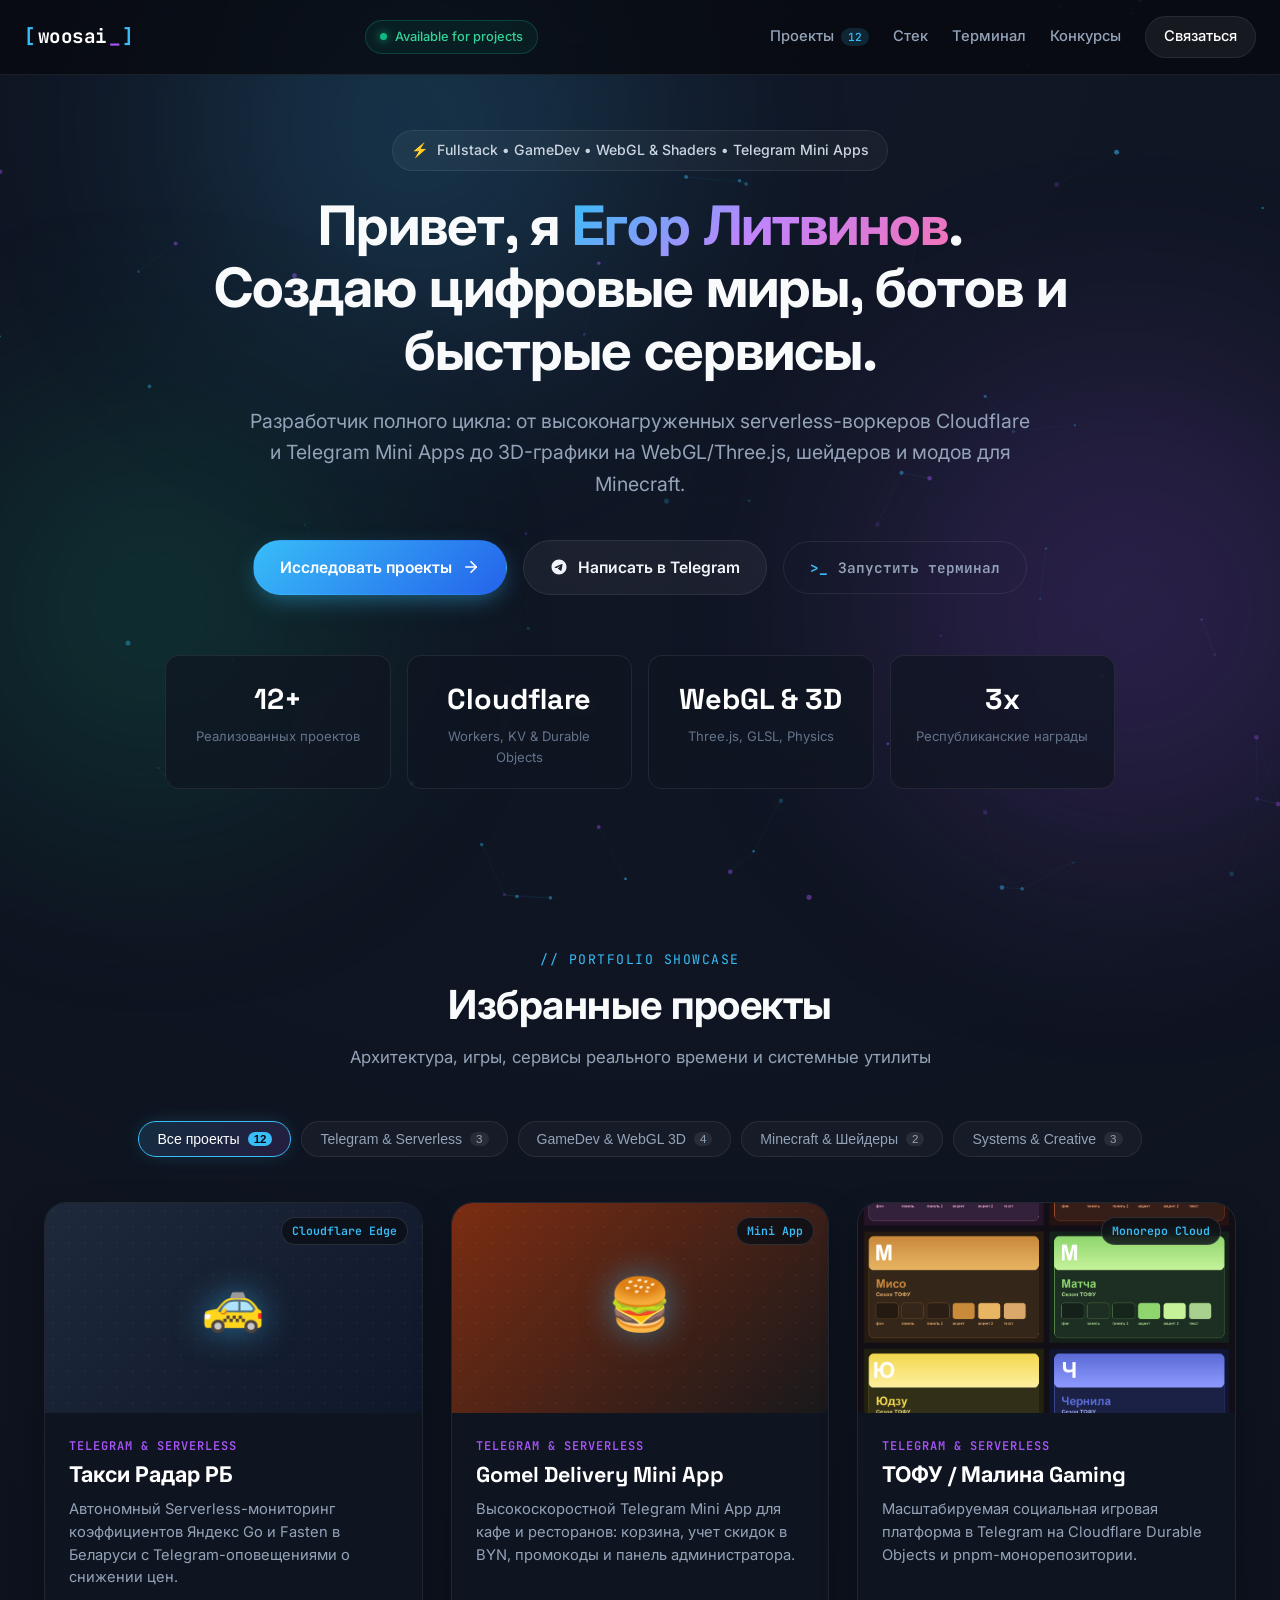
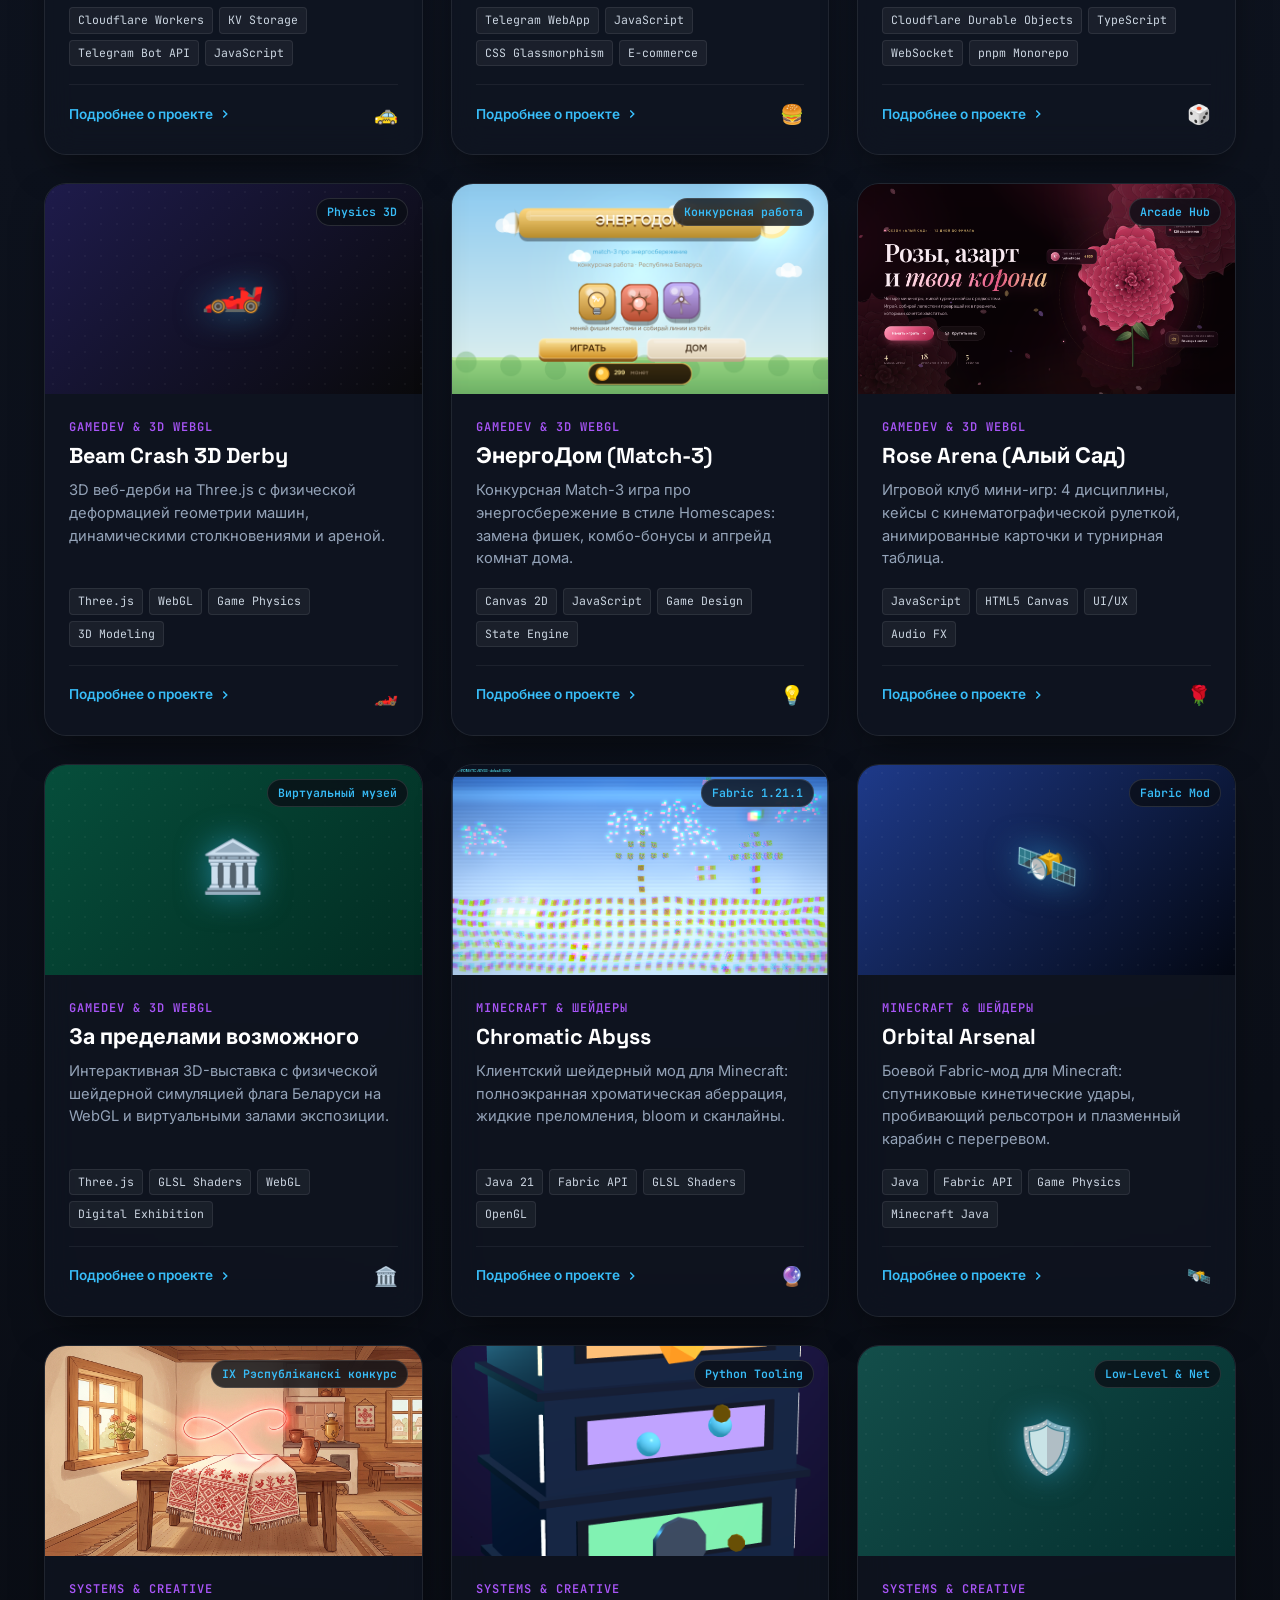
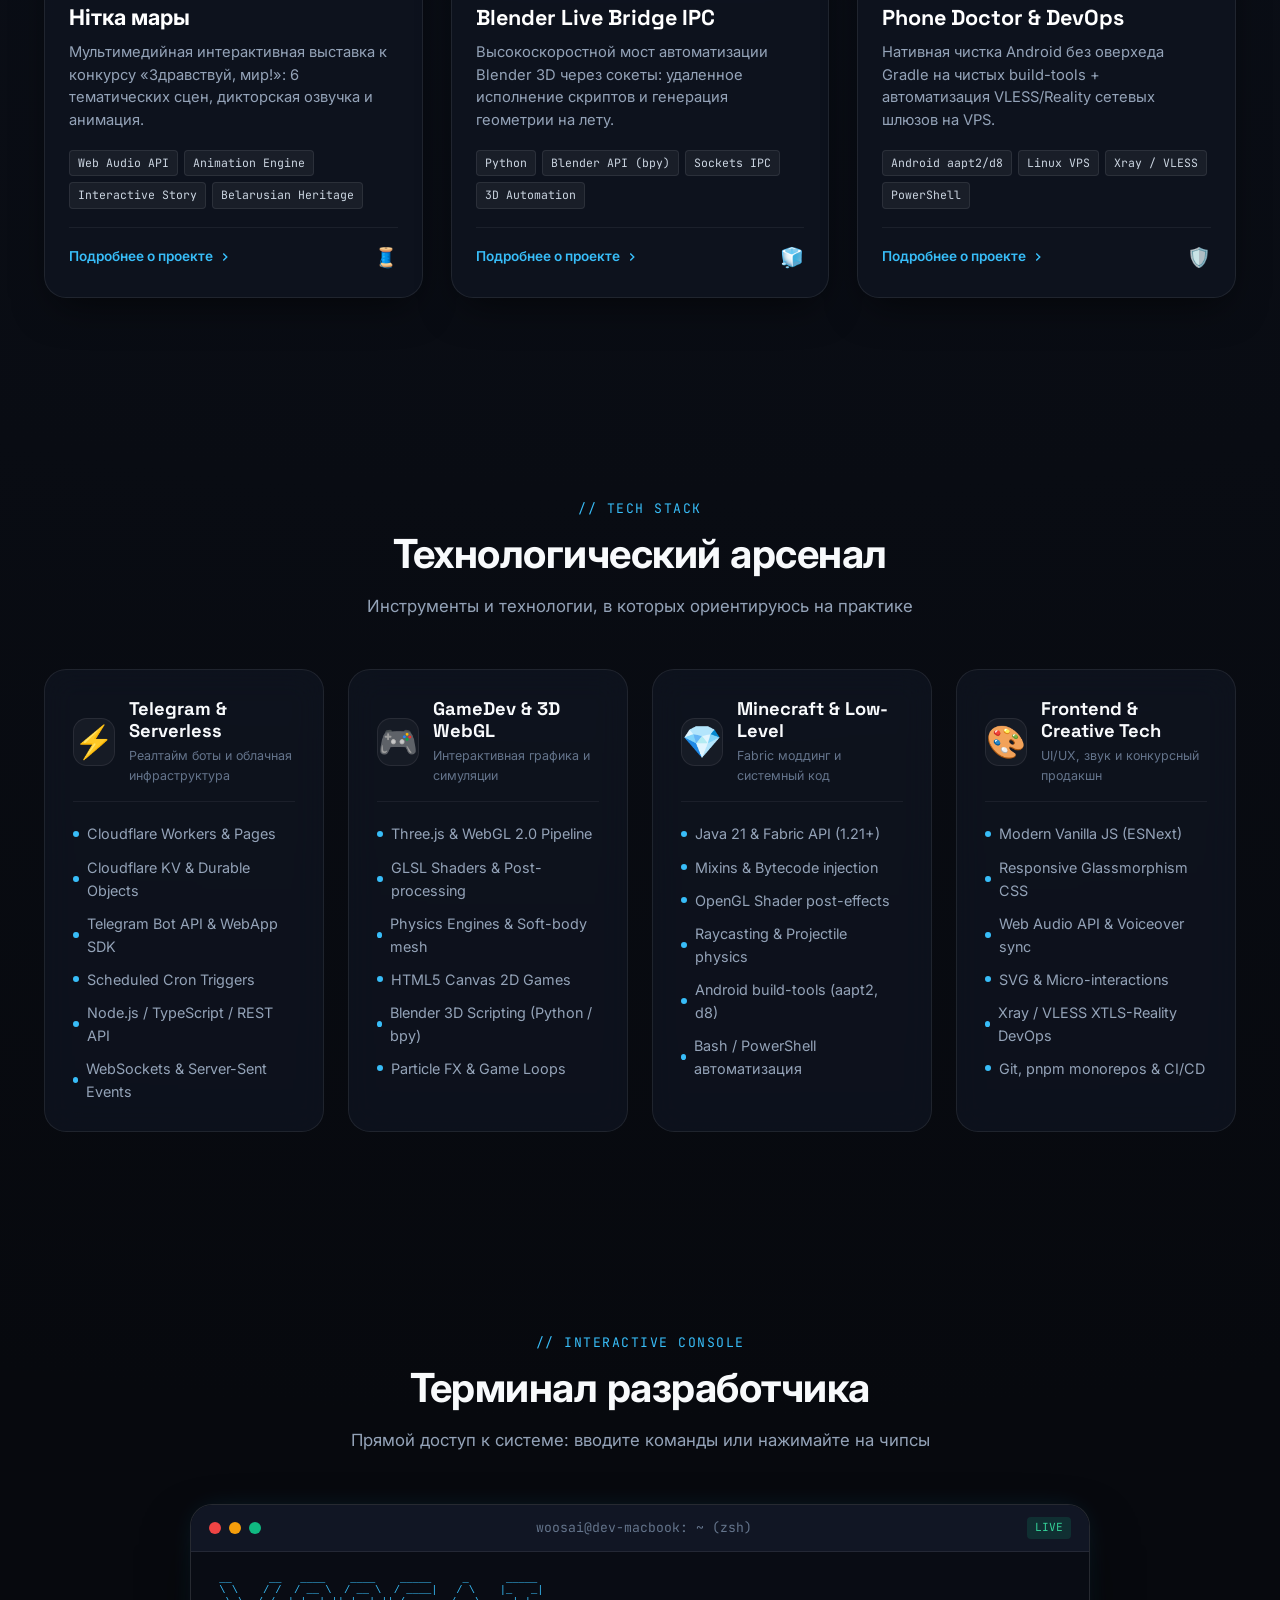
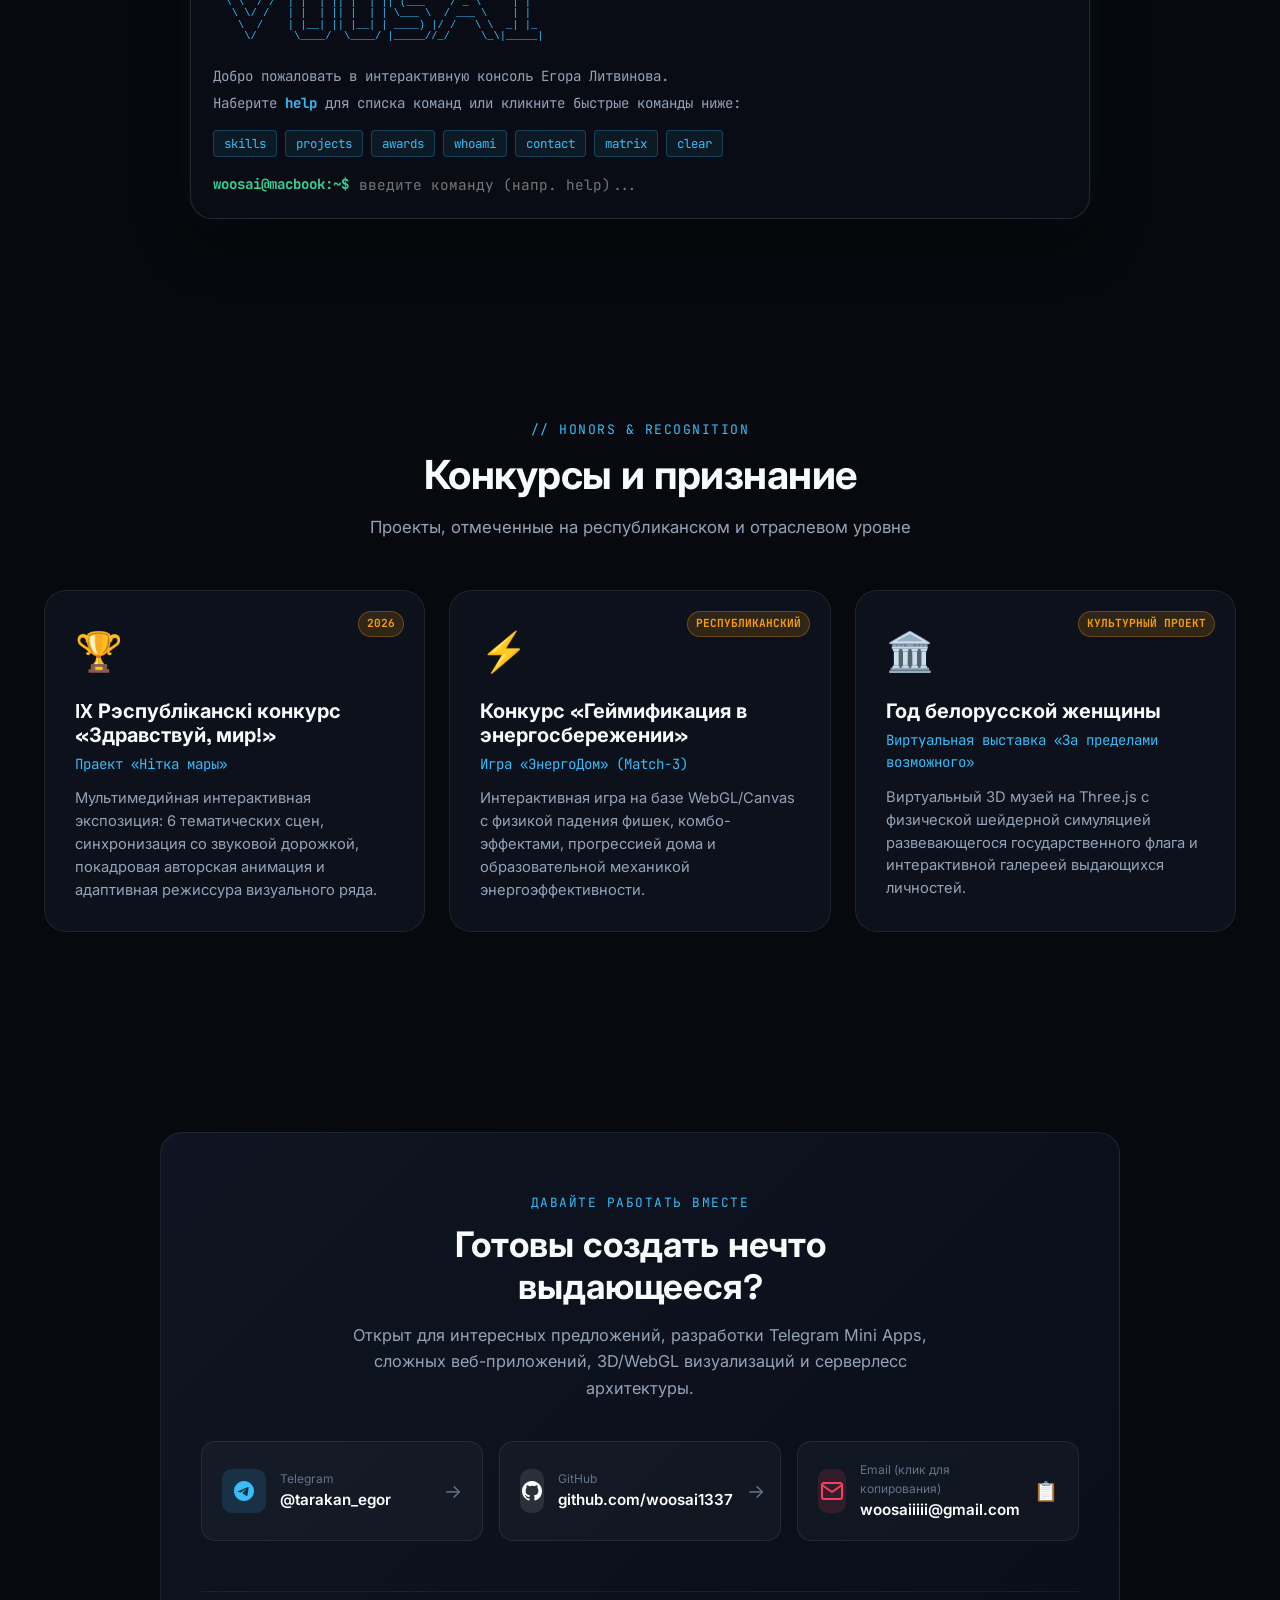
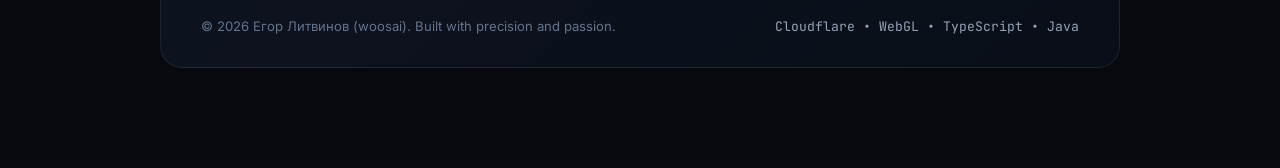
==== index.html @ 98e371c6 "feat: portfolio site launch (cyber glassmorphic showcase)" ====
<!DOCTYPE html>
<html lang="ru">
<head>
  <meta charset="UTF-8">
  <meta name="viewport" content="width=device-width, initial-scale=1.0, viewport-fit=cover">
  <title>Егор Литвинов (woosai) — Портфолио & Инженерные проекты</title>
  <meta name="description" content="Портфолио Егора Литвинова: Telegram Mini Apps, Serverless (Cloudflare), 3D WebGL / Three.js, GameDev, GLSL шейдеры, Fabric моды Minecraft и системные утилиты.">
  
  <!-- Favicon SVG -->
  <link rel="icon" type="image/svg+xml" href="data:image/svg+xml,<svg xmlns='http://www.w3.org/2000/svg' viewBox='0 0 100 100'><text y='.9em' font-size='90'>⚡</text></svg>">
  
  <!-- Fonts -->
  <link rel="preconnect" href="https://fonts.googleapis.com">
  <link rel="preconnect" href="https://fonts.gstatic.com" crossorigin>
  <link href="https://fonts.googleapis.com/css2?family=JetBrains+Mono:wght@300;400;500;700&family=Space+Grotesk:wght@400;500;600;700;800&family=Inter:wght@300;400;500;600;700&display=swap" rel="stylesheet">
  
  <!-- Stylesheet -->
  <link rel="stylesheet" href="style.css">
</head>
<body>

  <!-- Background Interactive Canvas -->
  <canvas id="bg-canvas"></canvas>
  <div class="glow-orb orb-1"></div>
  <div class="glow-orb orb-2"></div>
  <div class="glow-orb orb-3"></div>

  <!-- Navigation Bar -->
  <header class="navbar" id="navbar">
    <div class="nav-container">
      <a href="#hero" class="brand-logo">
        <span class="logo-bracket">[</span>
        <span class="logo-name">woosai</span>
        <span class="logo-cursor">_</span>
        <span class="logo-bracket">]</span>
      </a>

      <div class="status-badge">
        <span class="status-dot"></span>
        <span class="status-text">Available for projects</span>
      </div>

      <nav class="nav-links">
        <a href="#projects" class="nav-link">Проекты <span class="badge-count">12</span></a>
        <a href="#skills" class="nav-link">Стек</a>
        <a href="#terminal" class="nav-link">Терминал</a>
        <a href="#awards" class="nav-link">Конкурсы</a>
        <a href="#contact" class="nav-link nav-contact-btn">Связаться</a>
      </nav>

      <button class="mobile-menu-toggle" id="mobile-toggle" aria-label="Меню">
        <span></span>
        <span></span>
        <span></span>
      </button>
    </div>
  </header>

  <!-- Mobile Drawer Menu -->
  <div class="mobile-drawer" id="mobile-drawer">
    <a href="#projects" class="mobile-link">Проекты (12)</a>
    <a href="#skills" class="mobile-link">Стек & Навыки</a>
    <a href="#terminal" class="mobile-link">Интерактивный терминал</a>
    <a href="#awards" class="mobile-link">Конкурсы & Награды</a>
    <a href="#contact" class="mobile-link">Контакты</a>
    <div class="mobile-socials">
      <a href="https://t.me/tarakan_egor" target="_blank" rel="noopener">Telegram</a>
      <a href="https://github.com/woosai1337" target="_blank" rel="noopener">GitHub</a>
      <a href="mailto:woosaiiiii@gmail.com">Email</a>
    </div>
  </div>

  <main>
    <!-- HERO SECTION -->
    <section class="hero-section" id="hero">
      <div class="hero-content">
        <div class="hero-tag">
          <span class="tag-icon">⚡</span>
          <span>Fullstack • GameDev • WebGL & Shaders • Telegram Mini Apps</span>
        </div>

        <h1 class="hero-title">
          Привет, я <span class="gradient-text">Егор Литвинов</span>.
          <br>Создаю цифровые миры, ботов и быстрые сервисы.
        </h1>

        <p class="hero-description">
          Разработчик полного цикла: от высоконагруженных serverless-воркеров Cloudflare и Telegram Mini Apps до 3D-графики на WebGL/Three.js, шейдеров и модов для Minecraft.
        </p>

        <!-- CTA Action Buttons -->
        <div class="hero-actions">
          <a href="#projects" class="btn btn-primary">
            <span>Исследовать проекты</span>
            <svg class="btn-arrow" viewBox="0 0 24 24" width="18" height="18" fill="none" stroke="currentColor" stroke-width="2.2" stroke-linecap="round" stroke-linejoin="round"><line x1="5" y1="12" x2="19" y2="12"></line><polyline points="12 5 19 12 12 19"></polyline></svg>
          </a>
          <a href="https://t.me/tarakan_egor" target="_blank" rel="noopener" class="btn btn-glass">
            <svg viewBox="0 0 24 24" width="18" height="18" fill="currentColor"><path d="M12 2C6.48 2 2 6.48 2 12s4.48 10 10 10 10-4.48 10-10S17.52 2 12 2zm4.64 6.8c-.15 1.58-.8 5.42-1.13 7.19-.14.75-.42 1-.68 1.03-.58.05-1.02-.38-1.58-.75-.88-.58-1.38-.94-2.23-1.5-.99-.65-.35-1.01.22-1.59.15-.15 2.71-2.48 2.76-2.69a.2.2 0 00-.05-.18c-.06-.05-.14-.03-.21-.02-.09.02-1.49.95-4.22 2.79-.4.27-.76.41-1.08.4-.36-.01-1.04-.2-1.55-.37-.63-.2-1.12-.31-1.08-.66.02-.18.27-.36.75-.55 2.92-1.27 4.86-2.11 5.83-2.51 2.78-1.16 3.35-1.36 3.73-1.36.08 0 .27.02.39.12.1.08.13.19.14.27-.01.06.01.24 0 .38z"/></svg>
            <span>Написать в Telegram</span>
          </a>
          <a href="#terminal" class="btn btn-outline terminal-trigger-btn">
            <span class="cli-icon">&gt;_</span>
            <span>Запустить терминал</span>
          </a>
        </div>

        <!-- Metrics Strip -->
        <div class="metrics-grid">
          <div class="metric-card">
            <div class="metric-number">12+</div>
            <div class="metric-label">Реализованных проектов</div>
          </div>
          <div class="metric-card">
            <div class="metric-number">Cloudflare</div>
            <div class="metric-label">Workers, KV & Durable Objects</div>
          </div>
          <div class="metric-card">
            <div class="metric-number">WebGL & 3D</div>
            <div class="metric-label">Three.js, GLSL, Physics</div>
          </div>
          <div class="metric-card">
            <div class="metric-number">3x</div>
            <div class="metric-label">Республиканские награды</div>
          </div>
        </div>
      </div>
    </section>

    <!-- PROJECTS SECTION -->
    <section class="section projects-section" id="projects">
      <div class="section-header">
        <div class="section-subtitle">// PORTFOLIO SHOWCASE</div>
        <h2 class="section-title">Избранные проекты</h2>
        <p class="section-desc">Архитектура, игры, сервисы реального времени и системные утилиты</p>
      </div>

      <!-- Category Filter Pills -->
      <div class="filter-container">
        <button class="filter-pill active" data-filter="all">Все проекты <span class="filter-count">12</span></button>
        <button class="filter-pill" data-filter="tg-serverless">Telegram & Serverless <span class="filter-count">3</span></button>
        <button class="filter-pill" data-filter="gamedev-3d">GameDev & WebGL 3D <span class="filter-count">4</span></button>
        <button class="filter-pill" data-filter="minecraft-shaders">Minecraft & Шейдеры <span class="filter-count">2</span></button>
        <button class="filter-pill" data-filter="systems-creative">Systems & Creative <span class="filter-count">3</span></button>
      </div>

      <!-- Projects Grid -->
      <div class="projects-grid" id="projects-grid">
        <!-- Rendered by JS / Static cards for instant display -->
      </div>
    </section>

    <!-- SKILLS & TECH STACK SECTION -->
    <section class="section skills-section" id="skills">
      <div class="section-header">
        <div class="section-subtitle">// TECH STACK</div>
        <h2 class="section-title">Технологический арсенал</h2>
        <p class="section-desc">Инструменты и технологии, в которых ориентируюсь на практике</p>
      </div>

      <div class="skills-grid">
        <!-- Domain 1: Telegram & Serverless -->
        <div class="skill-category-card">
          <div class="category-header">
            <div class="category-icon">⚡</div>
            <div>
              <h3 class="category-name">Telegram & Serverless</h3>
              <p class="category-sub">Реалтайм боты и облачная инфраструктура</p>
            </div>
          </div>
          <ul class="skills-list">
            <li><span class="skill-dot"></span>Cloudflare Workers & Pages</li>
            <li><span class="skill-dot"></span>Cloudflare KV & Durable Objects</li>
            <li><span class="skill-dot"></span>Telegram Bot API & WebApp SDK</li>
            <li><span class="skill-dot"></span>Scheduled Cron Triggers</li>
            <li><span class="skill-dot"></span>Node.js / TypeScript / REST API</li>
            <li><span class="skill-dot"></span>WebSockets & Server-Sent Events</li>
          </ul>
        </div>

        <!-- Domain 2: GameDev & WebGL -->
        <div class="skill-category-card">
          <div class="category-header">
            <div class="category-icon">🎮</div>
            <div>
              <h3 class="category-name">GameDev & 3D WebGL</h3>
              <p class="category-sub">Интерактивная графика и симуляции</p>
            </div>
          </div>
          <ul class="skills-list">
            <li><span class="skill-dot"></span>Three.js & WebGL 2.0 Pipeline</li>
            <li><span class="skill-dot"></span>GLSL Shaders & Post-processing</li>
            <li><span class="skill-dot"></span>Physics Engines & Soft-body mesh</li>
            <li><span class="skill-dot"></span>HTML5 Canvas 2D Games</li>
            <li><span class="skill-dot"></span>Blender 3D Scripting (Python / bpy)</li>
            <li><span class="skill-dot"></span>Particle FX & Game Loops</li>
          </ul>
        </div>

        <!-- Domain 3: Low-Level & Minecraft -->
        <div class="skill-category-card">
          <div class="category-header">
            <div class="category-icon">💎</div>
            <div>
              <h3 class="category-name">Minecraft & Low-Level</h3>
              <p class="category-sub">Fabric моддинг и системный код</p>
            </div>
          </div>
          <ul class="skills-list">
            <li><span class="skill-dot"></span>Java 21 & Fabric API (1.21+)</li>
            <li><span class="skill-dot"></span>Mixins & Bytecode injection</li>
            <li><span class="skill-dot"></span>OpenGL Shader post-effects</li>
            <li><span class="skill-dot"></span>Raycasting & Projectile physics</li>
            <li><span class="skill-dot"></span>Android build-tools (aapt2, d8)</li>
            <li><span class="skill-dot"></span>Bash / PowerShell автоматизация</li>
          </ul>
        </div>

        <!-- Domain 4: Frontend & Creative -->
        <div class="skill-category-card">
          <div class="category-header">
            <div class="category-icon">🎨</div>
            <div>
              <h3 class="category-name">Frontend & Creative Tech</h3>
              <p class="category-sub">UI/UX, звук и конкурсный продакшн</p>
            </div>
          </div>
          <ul class="skills-list">
            <li><span class="skill-dot"></span>Modern Vanilla JS (ESNext)</li>
            <li><span class="skill-dot"></span>Responsive Glassmorphism CSS</li>
            <li><span class="skill-dot"></span>Web Audio API & Voiceover sync</li>
            <li><span class="skill-dot"></span>SVG & Micro-interactions</li>
            <li><span class="skill-dot"></span>Xray / VLESS XTLS-Reality DevOps</li>
            <li><span class="skill-dot"></span>Git, pnpm monorepos & CI/CD</li>
          </ul>
        </div>
      </div>
    </section>

    <!-- INTERACTIVE TERMINAL SECTION -->
    <section class="section terminal-section" id="terminal">
      <div class="section-header">
        <div class="section-subtitle">// INTERACTIVE CONSOLE</div>
        <h2 class="section-title">Терминал разработчика</h2>
        <p class="section-desc">Прямой доступ к системе: вводите команды или нажимайте на чипсы</p>
      </div>

      <div class="terminal-window">
        <div class="terminal-topbar">
          <div class="terminal-dots">
            <span class="dot dot-red"></span>
            <span class="dot dot-yellow"></span>
            <span class="dot dot-green"></span>
          </div>
          <div class="terminal-title">woosai@dev-macbook: ~ (zsh)</div>
          <div class="terminal-status">LIVE</div>
        </div>

        <div class="terminal-body" id="terminal-body">
          <div class="terminal-line banner-line">
            <pre class="terminal-banner">
 __      __   ____    ____    _____     _      _____ 
 \ \    / /  / __ \  / __ \  / ____|   / \    |_   _|
  \ \  / /  | |  | || |  | || (___    / _ \     | |  
   \ \/ /   | |  | || |  | | \___ \  / ___ \    | |  
    \  /    | |__| || |__| | ____) |/ /   \ \  _| |_ 
     \/      \____/  \____/ |_____//_/     \_\|_____|
            </pre>
          </div>
          <div class="terminal-line system-msg">Добро пожаловать в интерактивную консоль Егора Литвинова.</div>
          <div class="terminal-line system-msg">Наберите <span class="term-hl">help</span> для списка команд или кликните быстрые команды ниже:</div>
          
          <div class="terminal-chips">
            <button class="term-chip" data-cmd="skills">skills</button>
            <button class="term-chip" data-cmd="projects">projects</button>
            <button class="term-chip" data-cmd="awards">awards</button>
            <button class="term-chip" data-cmd="whoami">whoami</button>
            <button class="term-chip" data-cmd="contact">contact</button>
            <button class="term-chip" data-cmd="matrix">matrix</button>
            <button class="term-chip" data-cmd="clear">clear</button>
          </div>

          <div id="terminal-output"></div>

          <form class="terminal-input-row" id="terminal-form">
            <span class="term-prompt">woosai@macbook:~$</span>
            <input type="text" id="terminal-input" class="term-input" autocomplete="off" spellcheck="false" placeholder="введите команду (напр. help)...">
          </form>
        </div>
      </div>
    </section>

    <!-- AWARDS & COMPETITIONS SECTION -->
    <section class="section awards-section" id="awards">
      <div class="section-header">
        <div class="section-subtitle">// HONORS & RECOGNITION</div>
        <h2 class="section-title">Конкурсы и признание</h2>
        <p class="section-desc">Проекты, отмеченные на республиканском и отраслевом уровне</p>
      </div>

      <div class="awards-grid">
        <div class="award-card">
          <div class="award-badge">2026</div>
          <div class="award-icon">🏆</div>
          <h3 class="award-title">IX Рэспубліканскі конкурс «Здравствуй, мир!»</h3>
          <p class="award-project">Праект «Нітка мары»</p>
          <p class="award-desc">
            Мультимедийная интерактивная экспозиция: 6 тематических сцен, синхронизация со звуковой дорожкой, покадровая авторская анимация и адаптивная режиссура визуального ряда.
          </p>
        </div>

        <div class="award-card">
          <div class="award-badge">РЕСПУБЛИКАНСКИЙ</div>
          <div class="award-icon">⚡</div>
          <h3 class="award-title">Конкурс «Геймификация в энергосбережении»</h3>
          <p class="award-project">Игра «ЭнергоДом» (Match-3)</p>
          <p class="award-desc">
            Интерактивная игра на базе WebGL/Canvas с физикой падения фишек, комбо-эффектами, прогрессией дома и образовательной механикой энергоэффективности.
          </p>
        </div>

        <div class="award-card">
          <div class="award-badge">КУЛЬТУРНЫЙ ПРОЕКТ</div>
          <div class="award-icon">🏛️</div>
          <h3 class="award-title">Год белорусской женщины</h3>
          <p class="award-project">Виртуальная выставка «За пределами возможного»</p>
          <p class="award-desc">
            Виртуальный 3D музей на Three.js с физической шейдерной симуляцией развевающегося государственного флага и интерактивной галереей выдающихся личностей.
          </p>
        </div>
      </div>
    </section>

    <!-- CONTACT & FOOTER SECTION -->
    <section class="section contact-section" id="contact">
      <div class="contact-box">
        <div class="contact-header">
          <span class="contact-tag">ДАВАЙТЕ РАБОТАТЬ ВМЕСТЕ</span>
          <h2 class="contact-title">Готовы создать нечто выдающееся?</h2>
          <p class="contact-desc">
            Открыт для интересных предложений, разработки Telegram Mini Apps, сложных веб-приложений, 3D/WebGL визуализаций и серверлесс архитектуры.
          </p>
        </div>

        <div class="contact-links-grid">
          <a href="https://t.me/tarakan_egor" target="_blank" rel="noopener" class="contact-link-card">
            <div class="contact-link-icon tg-icon">
              <svg viewBox="0 0 24 24" width="24" height="24" fill="currentColor"><path d="M12 2C6.48 2 2 6.48 2 12s4.48 10 10 10 10-4.48 10-10S17.52 2 12 2zm4.64 6.8c-.15 1.58-.8 5.42-1.13 7.19-.14.75-.42 1-.68 1.03-.58.05-1.02-.38-1.58-.75-.88-.58-1.38-.94-2.23-1.5-.99-.65-.35-1.01.22-1.59.15-.15 2.71-2.48 2.76-2.69a.2.2 0 00-.05-.18c-.06-.05-.14-.03-.21-.02-.09.02-1.49.95-4.22 2.79-.4.27-.76.41-1.08.4-.36-.01-1.04-.2-1.55-.37-.63-.2-1.12-.31-1.08-.66.02-.18.27-.36.75-.55 2.92-1.27 4.86-2.11 5.83-2.51 2.78-1.16 3.35-1.36 3.73-1.36.08 0 .27.02.39.12.1.08.13.19.14.27-.01.06.01.24 0 .38z"/></svg>
            </div>
            <div class="contact-link-info">
              <span class="contact-link-label">Telegram</span>
              <span class="contact-link-val">@tarakan_egor</span>
            </div>
            <span class="contact-action-arrow">→</span>
          </a>

          <a href="https://github.com/woosai1337" target="_blank" rel="noopener" class="contact-link-card">
            <div class="contact-link-icon gh-icon">
              <svg viewBox="0 0 24 24" width="24" height="24" fill="currentColor"><path d="M12 2C6.477 2 2 6.484 2 12.017c0 4.425 2.865 8.18 6.839 9.504.5.092.682-.217.682-.483 0-.237-.008-.868-.013-1.703-2.782.605-3.369-1.343-3.369-1.343-.454-1.158-1.11-1.466-1.11-1.466-.908-.62.069-.608.069-.608 1.003.07 1.53 1.032 1.53 1.032.892 1.53 2.341 1.088 2.91.832.092-.647.35-1.088.636-1.338-2.22-.253-4.555-1.113-4.555-4.951 0-1.093.39-1.988 1.029-2.688-.103-.253-.446-1.272.098-2.65 0 0 .84-.27 2.75 1.026A9.564 9.564 0 0112 6.844c.85.004 1.705.115 2.504.337 1.909-1.296 2.747-1.027 2.747-1.027.546 1.379.202 2.398.1 2.651.64.7 1.028 1.595 1.028 2.688 0 3.848-2.339 4.695-4.566 4.943.359.309.678.92.678 1.855 0 1.338-.012 2.419-.012 2.747 0 .268.18.58.688.482A10.019 10.019 0 0022 12.017C22 6.484 17.522 2 12 2z"/></svg>
            </div>
            <div class="contact-link-info">
              <span class="contact-link-label">GitHub</span>
              <span class="contact-link-val">github.com/woosai1337</span>
            </div>
            <span class="contact-action-arrow">→</span>
          </a>

          <div class="contact-link-card copy-email-btn" id="copy-email-btn">
            <div class="contact-link-icon mail-icon">
              <svg viewBox="0 0 24 24" width="24" height="24" fill="none" stroke="currentColor" stroke-width="2" stroke-linecap="round" stroke-linejoin="round"><path d="M4 4h16c1.1 0 2 .9 2 2v12c0 1.1-.9 2-2 2H4c-1.1 0-2-.9-2-2V6c0-1.1.9-2 2-2z"></path><polyline points="22,6 12,13 2,6"></polyline></svg>
            </div>
            <div class="contact-link-info">
              <span class="contact-link-label">Email (клик для копирования)</span>
              <span class="contact-link-val" id="email-text">woosaiiiii@gmail.com</span>
            </div>
            <span class="contact-action-arrow" id="copy-indicator">📋</span>
          </div>
        </div>

        <div class="footer-bottom">
          <div class="footer-copy">© 2026 Егор Литвинов (woosai). Built with precision and passion.</div>
          <div class="footer-tech">Cloudflare • WebGL • TypeScript • Java</div>
        </div>
      </div>
    </section>
  </main>

  <!-- PROJECT MODAL (DEEP DIVE) -->
  <div class="modal-overlay" id="project-modal" aria-hidden="true">
    <div class="modal-card">
      <button class="modal-close" id="modal-close" aria-label="Закрыть">✕</button>
      <div class="modal-media" id="modal-media"></div>
      <div class="modal-body">
        <div class="modal-category" id="modal-category">CATEGORY</div>
        <h2 class="modal-title" id="modal-title">Project Name</h2>
        <p class="modal-summary" id="modal-summary"></p>
        
        <div class="modal-section">
          <h4>Архитектура & Особенности</h4>
          <ul class="modal-features" id="modal-features"></ul>
        </div>

        <div class="modal-section">
          <h4>Стек технологий</h4>
          <div class="modal-tags" id="modal-tags"></div>
        </div>

        <div class="modal-actions" id="modal-actions"></div>
      </div>
    </div>
  </div>

  <!-- Scripts -->
  <script src="app.js"></script>
</body>
</html>
---- style.css ----
/* ==========================================================================
   PORTFOLIO DESIGN SYSTEM — EGOR LITVINOV (woosai)
   Dark Cyber-Aesthetic / Glassmorphism / High Performance CSS
   ========================================================================== */

:root {
  --bg-dark: #07090e;
  --bg-card: rgba(16, 22, 34, 0.72);
  --bg-card-hover: rgba(22, 31, 49, 0.88);
  --bg-glass: rgba(255, 255, 255, 0.03);
  
  --border-subtle: rgba(255, 255, 255, 0.08);
  --border-hover: rgba(56, 189, 248, 0.35);
  --border-neon: rgba(168, 85, 247, 0.4);

  --text-primary: #f8fafc;
  --text-secondary: #94a3b8;
  --text-muted: #64748b;

  --accent-cyan: #38bdf8;
  --accent-purple: #a855f7;
  --accent-emerald: #10b981;
  --accent-amber: #f59e0b;
  --accent-rose: #f43f5e;

  --font-sans: 'Inter', -apple-system, BlinkMacSystemFont, "Segoe UI", Roboto, sans-serif;
  --font-display: 'Space Grotesk', var(--font-sans);
  --font-mono: 'JetBrains Mono', monospace;

  --radius-sm: 8px;
  --radius-md: 14px;
  --radius-lg: 22px;
  --radius-full: 9999px;

  --shadow-card: 0 16px 40px -12px rgba(0, 0, 0, 0.6);
  --shadow-neon: 0 0 35px -5px rgba(56, 189, 248, 0.25);
  --transition: all 0.25s cubic-bezier(0.16, 1, 0.3, 1);
}

/* Reset & Global */
*, *::before, *::after {
  box-sizing: border-box;
  margin: 0;
  padding: 0;
}

html {
  scroll-behavior: smooth;
  background-color: var(--bg-dark);
  color: var(--text-primary);
  font-family: var(--font-sans);
  font-size: 16px;
  line-height: 1.6;
  -webkit-font-smoothing: antialiased;
}

body {
  min-height: 100vh;
  position: relative;
  overflow-x: hidden;
  background: radial-gradient(circle at 50% 0%, #111827 0%, #07090e 70%);
}

/* Canvas Background */
#bg-canvas {
  position: fixed;
  top: 0;
  left: 0;
  width: 100vw;
  height: 100vh;
  z-index: 0;
  pointer-events: none;
  opacity: 0.75;
}

/* Glowing Ambient Orbs */
.glow-orb {
  position: fixed;
  border-radius: 50%;
  filter: blur(120px);
  pointer-events: none;
  z-index: 0;
  opacity: 0.18;
  animation: floatOrb 20s infinite alternate ease-in-out;
}
.orb-1 {
  width: 450px;
  height: 450px;
  background: #38bdf8;
  top: -100px;
  left: 15%;
}
.orb-2 {
  width: 500px;
  height: 500px;
  background: #a855f7;
  top: 40%;
  right: -100px;
  animation-duration: 25s;
}
.orb-3 {
  width: 400px;
  height: 400px;
  background: #10b981;
  bottom: 10%;
  left: -50px;
  animation-duration: 18s;
}

@keyframes floatOrb {
  0% { transform: translate(0, 0) scale(1); }
  50% { transform: translate(40px, 60px) scale(1.1); }
  100% { transform: translate(-30px, 30px) scale(0.95); }
}

/* Typography & Utilities */
h1, h2, h3, h4 {
  font-family: var(--font-display);
  font-weight: 700;
  line-height: 1.2;
  color: var(--text-primary);
}

.gradient-text {
  background: linear-gradient(135deg, #38bdf8 0%, #c084fc 50%, #f472b6 100%);
  -webkit-background-clip: text;
  -webkit-text-fill-color: transparent;
  display: inline-block;
}

a {
  color: inherit;
  text-decoration: none;
}

/* NAVBAR */
.navbar {
  position: fixed;
  top: 0;
  left: 0;
  right: 0;
  z-index: 100;
  padding: 16px 24px;
  background: rgba(7, 9, 14, 0.75);
  backdrop-filter: blur(20px);
  -webkit-backdrop-filter: blur(20px);
  border-bottom: 1px solid var(--border-subtle);
  transition: var(--transition);
}

.nav-container {
  max-width: 1240px;
  margin: 0 auto;
  display: flex;
  align-items: center;
  justify-content: space-between;
}

.brand-logo {
  font-family: var(--font-mono);
  font-weight: 700;
  font-size: 1.2rem;
  letter-spacing: -0.5px;
  display: flex;
  align-items: center;
  gap: 2px;
}
.logo-name {
  color: #fff;
  transition: var(--transition);
}
.logo-bracket {
  color: var(--accent-cyan);
}
.logo-cursor {
  color: var(--accent-purple);
  animation: blink 1s infinite steps(1);
}
@keyframes blink {
  0%, 50% { opacity: 1; }
  51%, 100% { opacity: 0; }
}

.status-badge {
  display: inline-flex;
  align-items: center;
  gap: 8px;
  padding: 6px 14px;
  background: rgba(16, 185, 129, 0.08);
  border: 1px solid rgba(16, 185, 129, 0.25);
  border-radius: var(--radius-full);
  font-size: 0.8rem;
  font-weight: 500;
  color: #34d399;
}
.status-dot {
  width: 7px;
  height: 7px;
  background-color: #10b981;
  border-radius: 50%;
  box-shadow: 0 0 10px #10b981;
  animation: pulse 2s infinite;
}
@keyframes pulse {
  0% { transform: scale(0.95); box-shadow: 0 0 0 0 rgba(16, 185, 129, 0.7); }
  70% { transform: scale(1.05); box-shadow: 0 0 0 7px rgba(16, 185, 129, 0); }
  100% { transform: scale(0.95); box-shadow: 0 0 0 0 rgba(16, 185, 129, 0); }
}

.nav-links {
  display: flex;
  align-items: center;
  gap: 24px;
}
.nav-link {
  font-size: 0.92rem;
  font-weight: 500;
  color: var(--text-secondary);
  transition: var(--transition);
  position: relative;
}
.nav-link:hover {
  color: #fff;
}
.badge-count {
  font-size: 0.7rem;
  padding: 2px 7px;
  border-radius: var(--radius-full);
  background: rgba(56, 189, 248, 0.15);
  color: var(--accent-cyan);
  font-family: var(--font-mono);
  margin-left: 3px;
}
.nav-contact-btn {
  padding: 8px 18px;
  background: rgba(255, 255, 255, 0.06);
  border: 1px solid var(--border-subtle);
  border-radius: var(--radius-full);
  color: #fff;
}
.nav-contact-btn:hover {
  background: rgba(56, 189, 248, 0.15);
  border-color: var(--accent-cyan);
  color: var(--accent-cyan);
}

.mobile-menu-toggle {
  display: none;
  background: none;
  border: none;
  cursor: pointer;
  flex-direction: column;
  gap: 5px;
  padding: 6px;
}
.mobile-menu-toggle span {
  display: block;
  width: 24px;
  height: 2px;
  background-color: #fff;
  transition: var(--transition);
}

.mobile-drawer {
  display: none;
  position: fixed;
  top: 70px;
  left: 0;
  right: 0;
  background: rgba(10, 14, 22, 0.98);
  backdrop-filter: blur(24px);
  border-bottom: 1px solid var(--border-subtle);
  padding: 24px;
  z-index: 99;
  flex-direction: column;
  gap: 16px;
}
.mobile-drawer.active {
  display: flex;
}
.mobile-link {
  font-size: 1.1rem;
  font-weight: 600;
  color: var(--text-primary);
  padding: 8px 0;
  border-bottom: 1px solid rgba(255, 255, 255, 0.05);
}
.mobile-socials {
  display: flex;
  gap: 16px;
  margin-top: 10px;
}
.mobile-socials a {
  color: var(--accent-cyan);
  font-size: 0.95rem;
}

/* SECTIONS COMMON */
main {
  position: relative;
  z-index: 1;
}

.section {
  max-width: 1240px;
  margin: 0 auto;
  padding: 100px 24px;
}

.section-header {
  text-align: center;
  max-width: 720px;
  margin: 0 auto 50px auto;
}
.section-subtitle {
  font-family: var(--font-mono);
  font-size: 0.82rem;
  color: var(--accent-cyan);
  letter-spacing: 1.5px;
  margin-bottom: 12px;
}
.section-title {
  font-size: 2.5rem;
  margin-bottom: 14px;
  letter-spacing: -0.5px;
}
.section-desc {
  color: var(--text-secondary);
  font-size: 1.05rem;
}

/* HERO SECTION */
.hero-section {
  min-height: 90vh;
  display: flex;
  align-items: center;
  justify-content: center;
  text-align: center;
  padding: 130px 24px 60px 24px;
  max-width: 1100px;
  margin: 0 auto;
}

.hero-tag {
  display: inline-flex;
  align-items: center;
  gap: 8px;
  padding: 8px 18px;
  background: rgba(255, 255, 255, 0.04);
  border: 1px solid var(--border-subtle);
  border-radius: var(--radius-full);
  font-size: 0.88rem;
  font-weight: 500;
  color: #cbd5e1;
  margin-bottom: 24px;
}
.tag-icon {
  color: #facc15;
}

.hero-title {
  font-size: 3.4rem;
  line-height: 1.15;
  margin-bottom: 24px;
  letter-spacing: -1px;
}

.hero-description {
  font-size: 1.22rem;
  color: var(--text-secondary);
  max-width: 780px;
  margin: 0 auto 40px auto;
  line-height: 1.6;
}

.hero-actions {
  display: flex;
  align-items: center;
  justify-content: center;
  gap: 16px;
  flex-wrap: wrap;
  margin-bottom: 60px;
}

.btn {
  display: inline-flex;
  align-items: center;
  justify-content: center;
  gap: 10px;
  padding: 14px 26px;
  border-radius: var(--radius-full);
  font-size: 0.98rem;
  font-weight: 600;
  transition: var(--transition);
  cursor: pointer;
  border: 1px solid transparent;
}
.btn-primary {
  background: linear-gradient(135deg, #38bdf8 0%, #2563eb 100%);
  color: #fff;
  box-shadow: 0 8px 25px -6px rgba(56, 189, 248, 0.5);
}
.btn-primary:hover {
  transform: translateY(-2px);
  box-shadow: 0 12px 30px -4px rgba(56, 189, 248, 0.7);
}
.btn-arrow {
  transition: transform 0.2s ease;
}
.btn-primary:hover .btn-arrow {
  transform: translateX(4px);
}

.btn-glass {
  background: rgba(255, 255, 255, 0.05);
  backdrop-filter: blur(12px);
  border-color: var(--border-subtle);
  color: #f1f5f9;
}
.btn-glass:hover {
  background: rgba(255, 255, 255, 0.1);
  border-color: rgba(255, 255, 255, 0.25);
  transform: translateY(-2px);
}

.btn-outline {
  background: transparent;
  border-color: var(--border-subtle);
  color: var(--text-secondary);
  font-family: var(--font-mono);
  font-size: 0.9rem;
}
.btn-outline:hover {
  border-color: var(--accent-cyan);
  color: var(--accent-cyan);
  transform: translateY(-2px);
}
.cli-icon {
  color: var(--accent-cyan);
  font-weight: 700;
}

/* METRICS STRIP */
.metrics-grid {
  display: grid;
  grid-template-columns: repeat(4, 1fr);
  gap: 16px;
  max-width: 950px;
  margin: 0 auto;
}
.metric-card {
  padding: 20px 16px;
  background: var(--bg-card);
  backdrop-filter: blur(16px);
  border: 1px solid var(--border-subtle);
  border-radius: var(--radius-md);
  text-align: center;
  transition: var(--transition);
}
.metric-card:hover {
  border-color: var(--border-hover);
  transform: translateY(-3px);
}
.metric-number {
  font-family: var(--font-display);
  font-size: 1.8rem;
  font-weight: 800;
  color: #fff;
  margin-bottom: 4px;
}
.metric-label {
  font-size: 0.82rem;
  color: var(--text-muted);
}

/* FILTER PILLS */
.filter-container {
  display: flex;
  align-items: center;
  justify-content: center;
  gap: 10px;
  flex-wrap: wrap;
  margin-bottom: 45px;
}
.filter-pill {
  background: rgba(255, 255, 255, 0.03);
  border: 1px solid var(--border-subtle);
  color: var(--text-secondary);
  padding: 9px 18px;
  border-radius: var(--radius-full);
  font-size: 0.88rem;
  font-weight: 500;
  cursor: pointer;
  transition: var(--transition);
  display: inline-flex;
  align-items: center;
  gap: 8px;
}
.filter-pill:hover {
  background: rgba(255, 255, 255, 0.07);
  color: #fff;
}
.filter-pill.active {
  background: linear-gradient(135deg, rgba(56, 189, 248, 0.15), rgba(168, 85, 247, 0.15));
  border-color: var(--accent-cyan);
  color: #fff;
  box-shadow: 0 0 20px -5px rgba(56, 189, 248, 0.3);
}
.filter-count {
  font-size: 0.72rem;
  padding: 1px 6px;
  border-radius: var(--radius-full);
  background: rgba(255, 255, 255, 0.08);
}
.filter-pill.active .filter-count {
  background: var(--accent-cyan);
  color: #07090e;
  font-weight: 700;
}

/* PROJECTS GRID */
.projects-grid {
  display: grid;
  grid-template-columns: repeat(auto-fill, minmax(360px, 1fr));
  gap: 28px;
}

.project-card {
  background: var(--bg-card);
  backdrop-filter: blur(16px);
  border: 1px solid var(--border-subtle);
  border-radius: var(--radius-lg);
  overflow: hidden;
  display: flex;
  flex-direction: column;
  transition: var(--transition);
  position: relative;
  box-shadow: var(--shadow-card);
  cursor: pointer;
}
.project-card:hover {
  border-color: var(--border-hover);
  transform: translateY(-6px);
  box-shadow: 0 24px 50px -15px rgba(0, 0, 0, 0.8), var(--shadow-neon);
}

.project-thumb {
  width: 100%;
  height: 210px;
  position: relative;
  overflow: hidden;
  background: #0d121c;
}
.project-thumb img {
  width: 100%;
  height: 100%;
  object-fit: cover;
  transition: transform 0.4s ease;
}
.project-card:hover .project-thumb img {
  transform: scale(1.05);
}

/* Dynamic CSS Illustration placeholder when no image */
.project-illus {
  width: 100%;
  height: 100%;
  display: flex;
  flex-direction: column;
  align-items: center;
  justify-content: center;
  position: relative;
  background: linear-gradient(135deg, #0e1526 0%, #161e32 100%);
  padding: 20px;
  color: #fff;
}
.illus-icon {
  font-size: 3.2rem;
  margin-bottom: 8px;
  filter: drop-shadow(0 0 16px rgba(56, 189, 248, 0.5));
}
.illus-pattern {
  position: absolute;
  top: 0;
  left: 0;
  right: 0;
  bottom: 0;
  opacity: 0.12;
  background-image: radial-gradient(rgba(255, 255, 255, 0.3) 1px, transparent 1px);
  background-size: 16px 16px;
}

.project-badge-top {
  position: absolute;
  top: 14px;
  right: 14px;
  padding: 4px 10px;
  background: rgba(10, 14, 22, 0.8);
  backdrop-filter: blur(8px);
  border: 1px solid rgba(255, 255, 255, 0.12);
  border-radius: var(--radius-full);
  font-size: 0.72rem;
  font-weight: 600;
  color: var(--accent-cyan);
  font-family: var(--font-mono);
}

.project-body {
  padding: 24px;
  display: flex;
  flex-direction: column;
  flex-grow: 1;
}

.project-category {
  font-size: 0.75rem;
  font-family: var(--font-mono);
  color: var(--accent-purple);
  font-weight: 600;
  letter-spacing: 1px;
  text-transform: uppercase;
  margin-bottom: 6px;
}

.project-title {
  font-size: 1.35rem;
  margin-bottom: 10px;
  color: #fff;
}

.project-excerpt {
  color: var(--text-secondary);
  font-size: 0.92rem;
  line-height: 1.55;
  margin-bottom: 18px;
  flex-grow: 1;
}

.project-tech-tags {
  display: flex;
  flex-wrap: wrap;
  gap: 6px;
  margin-bottom: 18px;
}
.tech-tag {
  font-size: 0.72rem;
  font-family: var(--font-mono);
  padding: 3px 8px;
  background: rgba(255, 255, 255, 0.05);
  border: 1px solid rgba(255, 255, 255, 0.08);
  border-radius: 4px;
  color: #cbd5e1;
}

.project-card-footer {
  display: flex;
  align-items: center;
  justify-content: space-between;
  border-top: 1px solid rgba(255, 255, 255, 0.06);
  padding-top: 14px;
  font-size: 0.85rem;
}
.view-details-link {
  color: var(--accent-cyan);
  font-weight: 600;
  display: inline-flex;
  align-items: center;
  gap: 5px;
}
.project-card:hover .view-details-link {
  color: #fff;
}

/* SKILLS SECTION */
.skills-grid {
  display: grid;
  grid-template-columns: repeat(auto-fit, minmax(270px, 1fr));
  gap: 24px;
}
.skill-category-card {
  background: var(--bg-card);
  backdrop-filter: blur(16px);
  border: 1px solid var(--border-subtle);
  border-radius: var(--radius-lg);
  padding: 28px;
  transition: var(--transition);
}
.skill-category-card:hover {
  border-color: var(--border-hover);
  transform: translateY(-4px);
}
.category-header {
  display: flex;
  align-items: center;
  gap: 14px;
  margin-bottom: 20px;
  border-bottom: 1px solid rgba(255, 255, 255, 0.06);
  padding-bottom: 16px;
}
.category-icon {
  font-size: 2rem;
  width: 48px;
  height: 48px;
  display: flex;
  align-items: center;
  justify-content: center;
  background: rgba(255, 255, 255, 0.04);
  border: 1px solid rgba(255, 255, 255, 0.08);
  border-radius: var(--radius-md);
}
.category-name {
  font-size: 1.15rem;
  margin-bottom: 3px;
}
.category-sub {
  font-size: 0.78rem;
  color: var(--text-muted);
}
.skills-list {
  list-style: none;
  display: flex;
  flex-direction: column;
  gap: 10px;
}
.skills-list li {
  font-size: 0.9rem;
  color: var(--text-secondary);
  display: flex;
  align-items: center;
  gap: 8px;
}
.skill-dot {
  width: 6px;
  height: 6px;
  border-radius: 50%;
  background: var(--accent-cyan);
}

/* TERMINAL SECTION */
.terminal-window {
  background: #090c14;
  border: 1px solid rgba(255, 255, 255, 0.12);
  border-radius: var(--radius-lg);
  box-shadow: 0 25px 60px -15px rgba(0, 0, 0, 0.8), 0 0 30px -10px rgba(56, 189, 248, 0.2);
  overflow: hidden;
  max-width: 900px;
  margin: 0 auto;
}
.terminal-topbar {
  background: #111624;
  padding: 12px 18px;
  display: flex;
  align-items: center;
  justify-content: space-between;
  border-bottom: 1px solid rgba(255, 255, 255, 0.08);
}
.terminal-dots {
  display: flex;
  align-items: center;
  gap: 8px;
}
.dot {
  width: 12px;
  height: 12px;
  border-radius: 50%;
}
.dot-red { background-color: #ef4444; }
.dot-yellow { background-color: #f59e0b; }
.dot-green { background-color: #10b981; }

.terminal-title {
  font-family: var(--font-mono);
  font-size: 0.82rem;
  color: var(--text-muted);
}
.terminal-status {
  font-family: var(--font-mono);
  font-size: 0.7rem;
  padding: 2px 8px;
  border-radius: 4px;
  background: rgba(16, 185, 129, 0.15);
  color: #34d399;
}

.terminal-body {
  padding: 22px;
  font-family: var(--font-mono);
  font-size: 0.88rem;
  color: #e2e8f0;
  max-height: 480px;
  overflow-y: auto;
}
.terminal-banner {
  color: var(--accent-cyan);
  font-size: 0.65rem;
  line-height: 1.1;
  margin-bottom: 12px;
  overflow-x: auto;
}
.terminal-line {
  margin-bottom: 6px;
  line-height: 1.5;
}
.system-msg {
  color: #94a3b8;
}
.term-hl {
  color: var(--accent-cyan);
  font-weight: 700;
}

.terminal-chips {
  display: flex;
  gap: 8px;
  flex-wrap: wrap;
  margin: 16px 0;
}
.term-chip {
  background: rgba(56, 189, 248, 0.08);
  border: 1px solid rgba(56, 189, 248, 0.25);
  color: var(--accent-cyan);
  font-family: var(--font-mono);
  font-size: 0.78rem;
  padding: 4px 10px;
  border-radius: 4px;
  cursor: pointer;
  transition: var(--transition);
}
.term-chip:hover {
  background: var(--accent-cyan);
  color: #000;
}

.terminal-input-row {
  display: flex;
  align-items: center;
  gap: 10px;
  margin-top: 14px;
}
.term-prompt {
  color: #34d399;
  font-weight: 700;
  white-space: nowrap;
}
.term-input {
  flex-grow: 1;
  background: transparent;
  border: none;
  outline: none;
  color: #fff;
  font-family: var(--font-mono);
  font-size: 0.9rem;
}

/* AWARDS SECTION */
.awards-grid {
  display: grid;
  grid-template-columns: repeat(auto-fit, minmax(320px, 1fr));
  gap: 24px;
}
.award-card {
  background: var(--bg-card);
  backdrop-filter: blur(16px);
  border: 1px solid var(--border-subtle);
  border-radius: var(--radius-lg);
  padding: 30px;
  position: relative;
  transition: var(--transition);
}
.award-card:hover {
  border-color: var(--accent-amber);
  transform: translateY(-4px);
}
.award-badge {
  position: absolute;
  top: 20px;
  right: 20px;
  font-family: var(--font-mono);
  font-size: 0.7rem;
  font-weight: 700;
  padding: 3px 8px;
  border-radius: var(--radius-full);
  background: rgba(245, 158, 11, 0.15);
  color: var(--accent-amber);
  border: 1px solid rgba(245, 158, 11, 0.3);
}
.award-icon {
  font-size: 2.4rem;
  margin-bottom: 16px;
}
.award-title {
  font-size: 1.25rem;
  margin-bottom: 6px;
}
.award-project {
  font-size: 0.88rem;
  color: var(--accent-cyan);
  font-family: var(--font-mono);
  margin-bottom: 12px;
}
.award-desc {
  font-size: 0.92rem;
  color: var(--text-secondary);
  line-height: 1.55;
}

/* CONTACT SECTION */
.contact-box {
  background: linear-gradient(135deg, rgba(17, 24, 39, 0.8) 0%, rgba(10, 15, 26, 0.9) 100%);
  border: 1px solid var(--border-subtle);
  border-radius: var(--radius-lg);
  padding: 60px 40px 30px 40px;
  max-width: 960px;
  margin: 0 auto;
}
.contact-header {
  text-align: center;
  max-width: 600px;
  margin: 0 auto 40px auto;
}
.contact-tag {
  font-family: var(--font-mono);
  font-size: 0.8rem;
  color: var(--accent-cyan);
  letter-spacing: 1.5px;
  display: block;
  margin-bottom: 10px;
}
.contact-title {
  font-size: 2.2rem;
  margin-bottom: 14px;
}
.contact-desc {
  color: var(--text-secondary);
  font-size: 1.02rem;
}

.contact-links-grid {
  display: grid;
  grid-template-columns: repeat(auto-fit, minmax(260px, 1fr));
  gap: 16px;
  margin-bottom: 50px;
}
.contact-link-card {
  background: rgba(255, 255, 255, 0.03);
  border: 1px solid var(--border-subtle);
  border-radius: var(--radius-md);
  padding: 18px 20px;
  display: flex;
  align-items: center;
  gap: 14px;
  transition: var(--transition);
  cursor: pointer;
}
.contact-link-card:hover {
  background: rgba(255, 255, 255, 0.07);
  border-color: var(--accent-cyan);
  transform: translateY(-2px);
}
.contact-link-icon {
  width: 44px;
  height: 44px;
  border-radius: 10px;
  display: flex;
  align-items: center;
  justify-content: center;
}
.tg-icon { background: rgba(56, 189, 248, 0.15); color: #38bdf8; }
.gh-icon { background: rgba(255, 255, 255, 0.1); color: #fff; }
.mail-icon { background: rgba(244, 63, 94, 0.15); color: #f43f5e; }

.contact-link-info {
  flex-grow: 1;
}
.contact-link-label {
  display: block;
  font-size: 0.75rem;
  color: var(--text-muted);
}
.contact-link-val {
  display: block;
  font-size: 0.95rem;
  font-weight: 600;
  color: #fff;
}
.contact-action-arrow {
  font-size: 1.2rem;
  color: var(--text-muted);
  transition: transform 0.2s;
}
.contact-link-card:hover .contact-action-arrow {
  color: var(--accent-cyan);
  transform: translateX(4px);
}

.footer-bottom {
  border-top: 1px solid rgba(255, 255, 255, 0.06);
  padding-top: 24px;
  display: flex;
  align-items: center;
  justify-content: space-between;
  flex-wrap: wrap;
  gap: 12px;
  font-size: 0.82rem;
  color: var(--text-muted);
}
.footer-tech {
  font-family: var(--font-mono);
  color: var(--text-secondary);
}

/* MODAL OVERLAY */
.modal-overlay {
  position: fixed;
  top: 0;
  left: 0;
  right: 0;
  bottom: 0;
  background: rgba(5, 7, 12, 0.85);
  backdrop-filter: blur(12px);
  -webkit-backdrop-filter: blur(12px);
  z-index: 1000;
  display: flex;
  align-items: center;
  justify-content: center;
  padding: 24px;
  opacity: 0;
  pointer-events: none;
  transition: opacity 0.25s ease;
}
.modal-overlay.active {
  opacity: 1;
  pointer-events: auto;
}

.modal-card {
  background: #0d121f;
  border: 1px solid rgba(255, 255, 255, 0.12);
  border-radius: var(--radius-lg);
  max-width: 680px;
  width: 100%;
  max-height: 90vh;
  overflow-y: auto;
  position: relative;
  box-shadow: 0 25px 60px rgba(0, 0, 0, 0.9), 0 0 40px rgba(56, 189, 248, 0.15);
  transform: scale(0.95);
  transition: transform 0.25s ease;
}
.modal-overlay.active .modal-card {
  transform: scale(1);
}

.modal-close {
  position: absolute;
  top: 18px;
  right: 18px;
  width: 36px;
  height: 36px;
  border-radius: 50%;
  background: rgba(255, 255, 255, 0.08);
  border: 1px solid rgba(255, 255, 255, 0.1);
  color: #fff;
  cursor: pointer;
  display: flex;
  align-items: center;
  justify-content: center;
  font-size: 1rem;
  transition: var(--transition);
  z-index: 10;
}
.modal-close:hover {
  background: rgba(239, 68, 68, 0.2);
  border-color: #ef4444;
  color: #ef4444;
}

.modal-media {
  width: 100%;
  height: 280px;
  background: #080b12;
  overflow: hidden;
  position: relative;
}
.modal-media img {
  width: 100%;
  height: 100%;
  object-fit: cover;
}
.modal-body {
  padding: 28px;
}
.modal-category {
  font-family: var(--font-mono);
  font-size: 0.78rem;
  color: var(--accent-cyan);
  font-weight: 700;
  margin-bottom: 6px;
}
.modal-title {
  font-size: 1.8rem;
  margin-bottom: 12px;
}
.modal-summary {
  color: var(--text-secondary);
  font-size: 1rem;
  line-height: 1.6;
  margin-bottom: 24px;
}
.modal-section {
  margin-bottom: 22px;
}
.modal-section h4 {
  font-size: 0.9rem;
  font-family: var(--font-mono);
  text-transform: uppercase;
  letter-spacing: 1px;
  color: #cbd5e1;
  margin-bottom: 10px;
}
.modal-features {
  list-style: none;
  display: flex;
  flex-direction: column;
  gap: 8px;
}
.modal-features li {
  font-size: 0.92rem;
  color: var(--text-secondary);
  padding-left: 20px;
  position: relative;
}
.modal-features li::before {
  content: "▹";
  position: absolute;
  left: 0;
  color: var(--accent-cyan);
}
.modal-tags {
  display: flex;
  flex-wrap: wrap;
  gap: 8px;
}
.modal-actions {
  display: flex;
  gap: 12px;
  margin-top: 26px;
}

/* RESPONSIVE BREAKPOINTS */
@media (max-width: 992px) {
  .hero-title {
    font-size: 2.8rem;
  }
  .metrics-grid {
    grid-template-columns: repeat(2, 1fr);
  }
}

@media (max-width: 768px) {
  .nav-links, .status-badge {
    display: none;
  }
  .mobile-menu-toggle {
    display: flex;
  }
  .hero-title {
    font-size: 2.2rem;
  }
  .hero-description {
    font-size: 1.05rem;
  }
  .section {
    padding: 70px 18px;
  }
  .section-title {
    font-size: 2rem;
  }
  .projects-grid {
    grid-template-columns: 1fr;
  }
  .contact-box {
    padding: 36px 20px;
  }
}
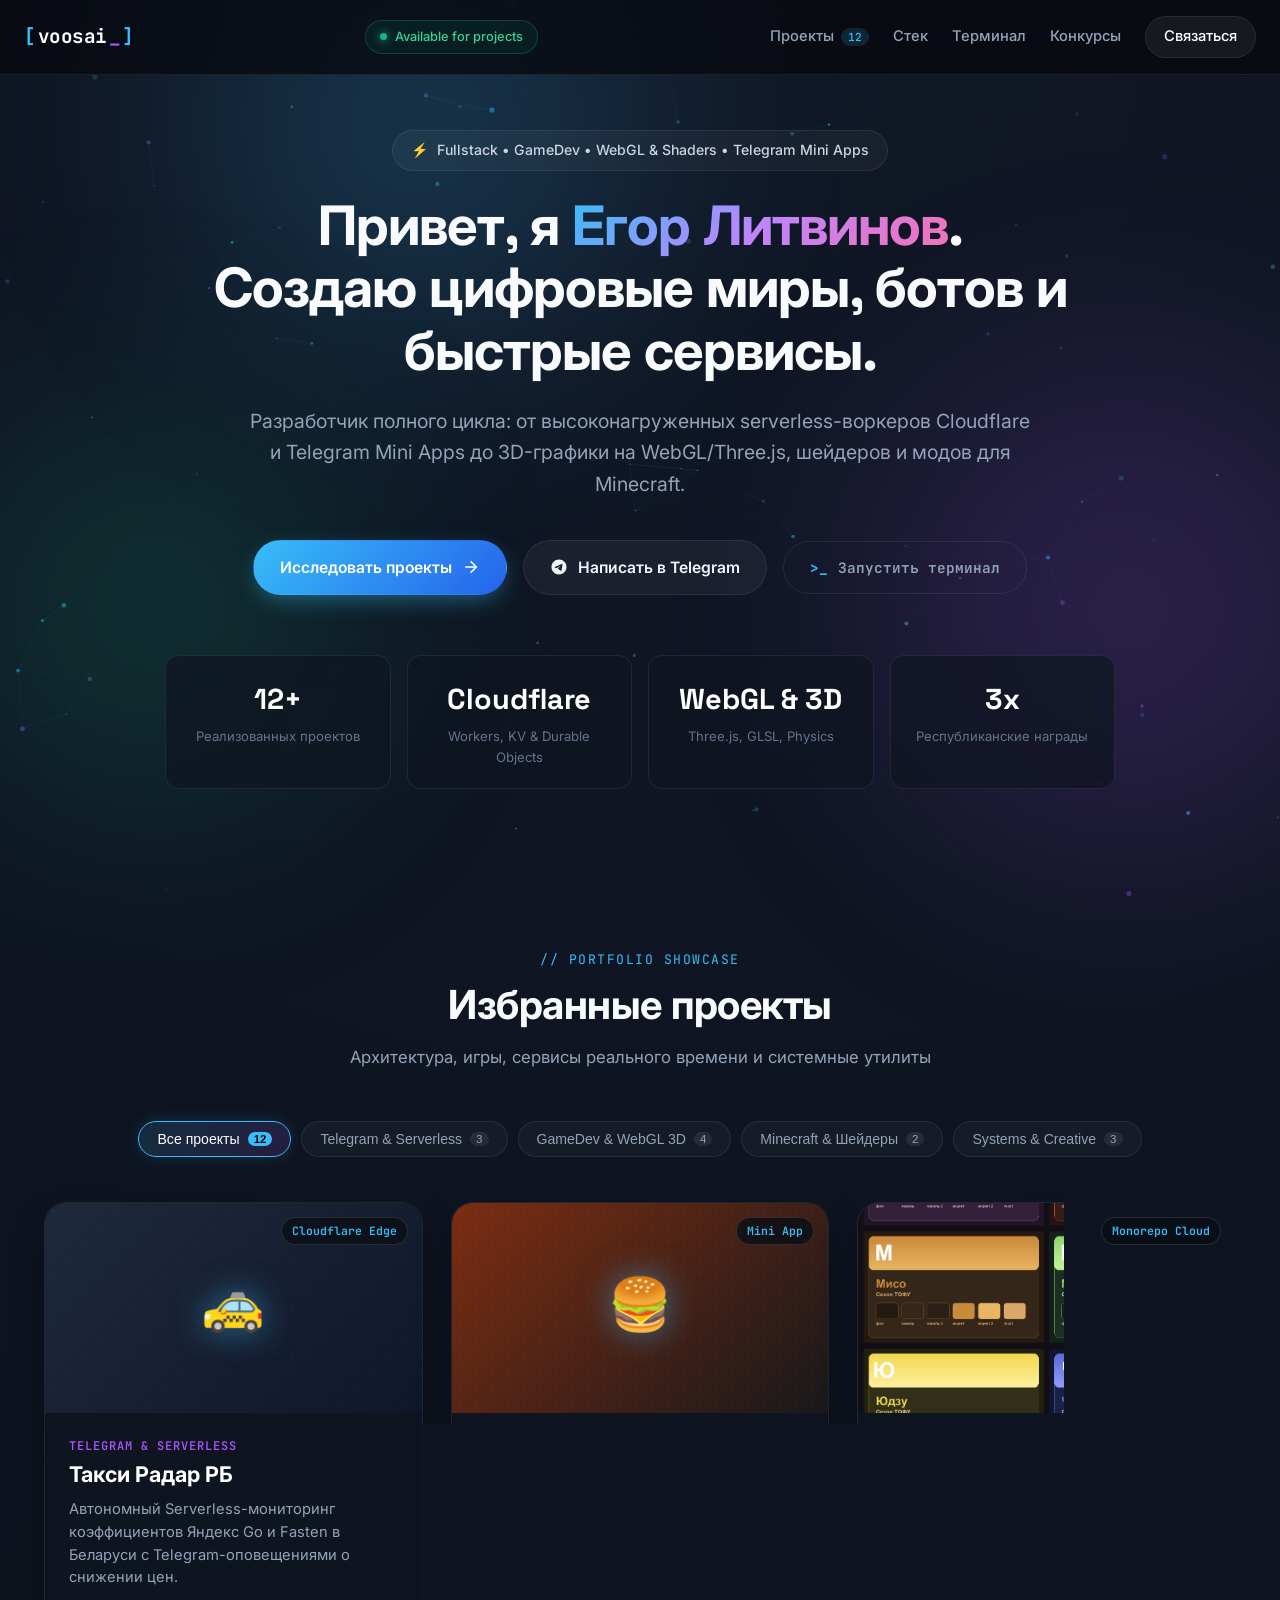
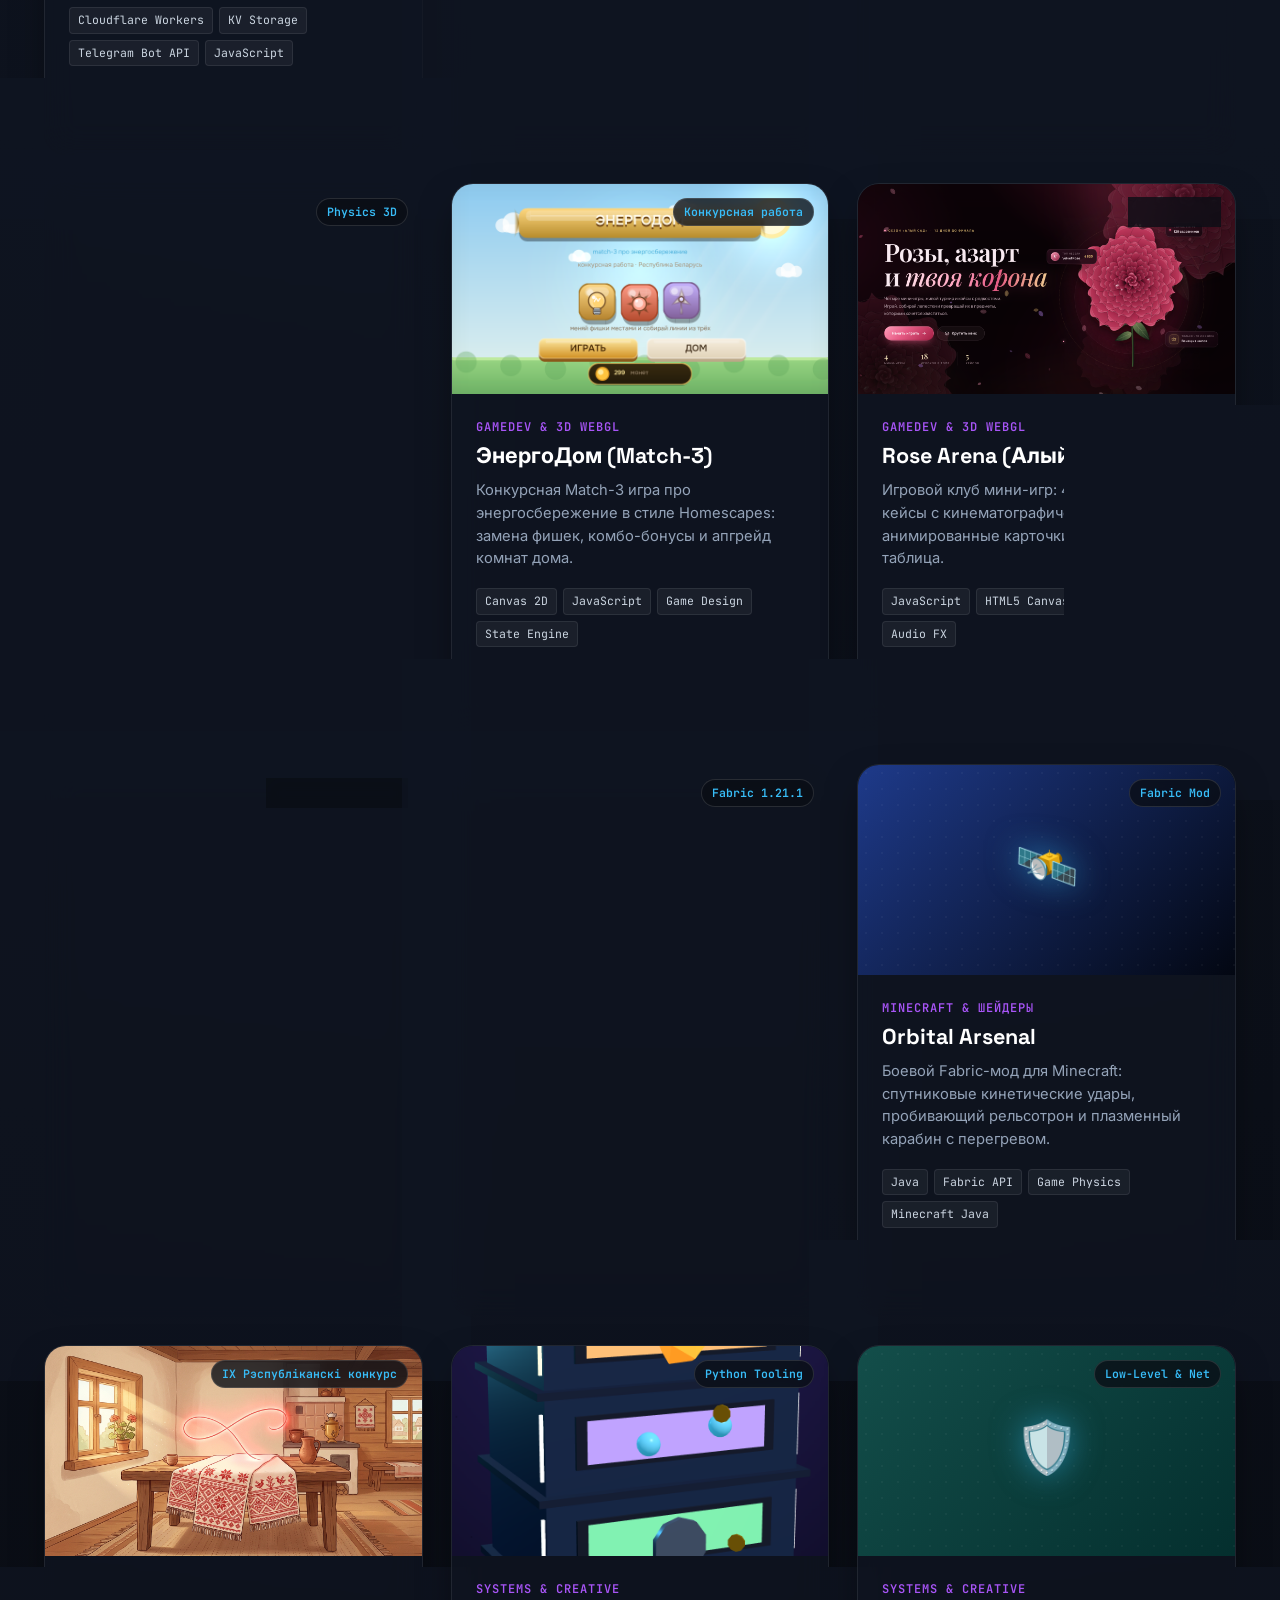
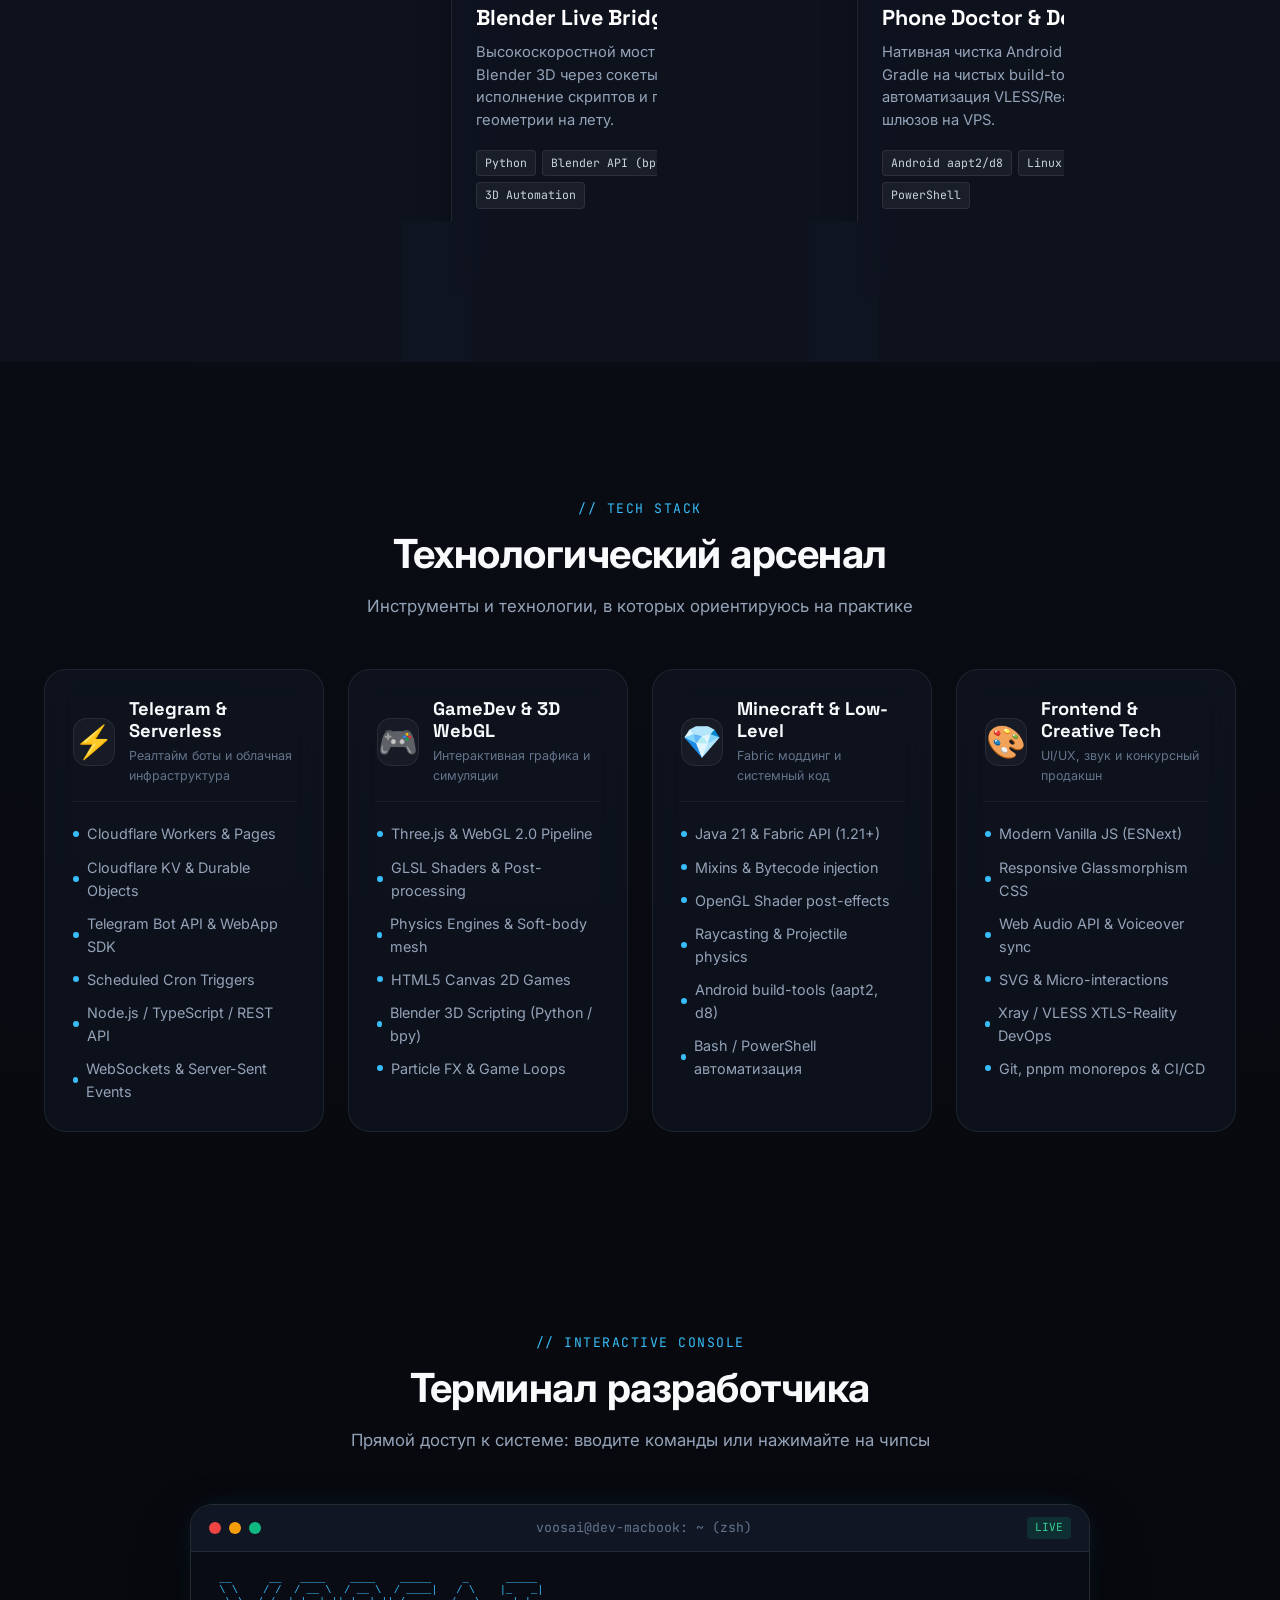
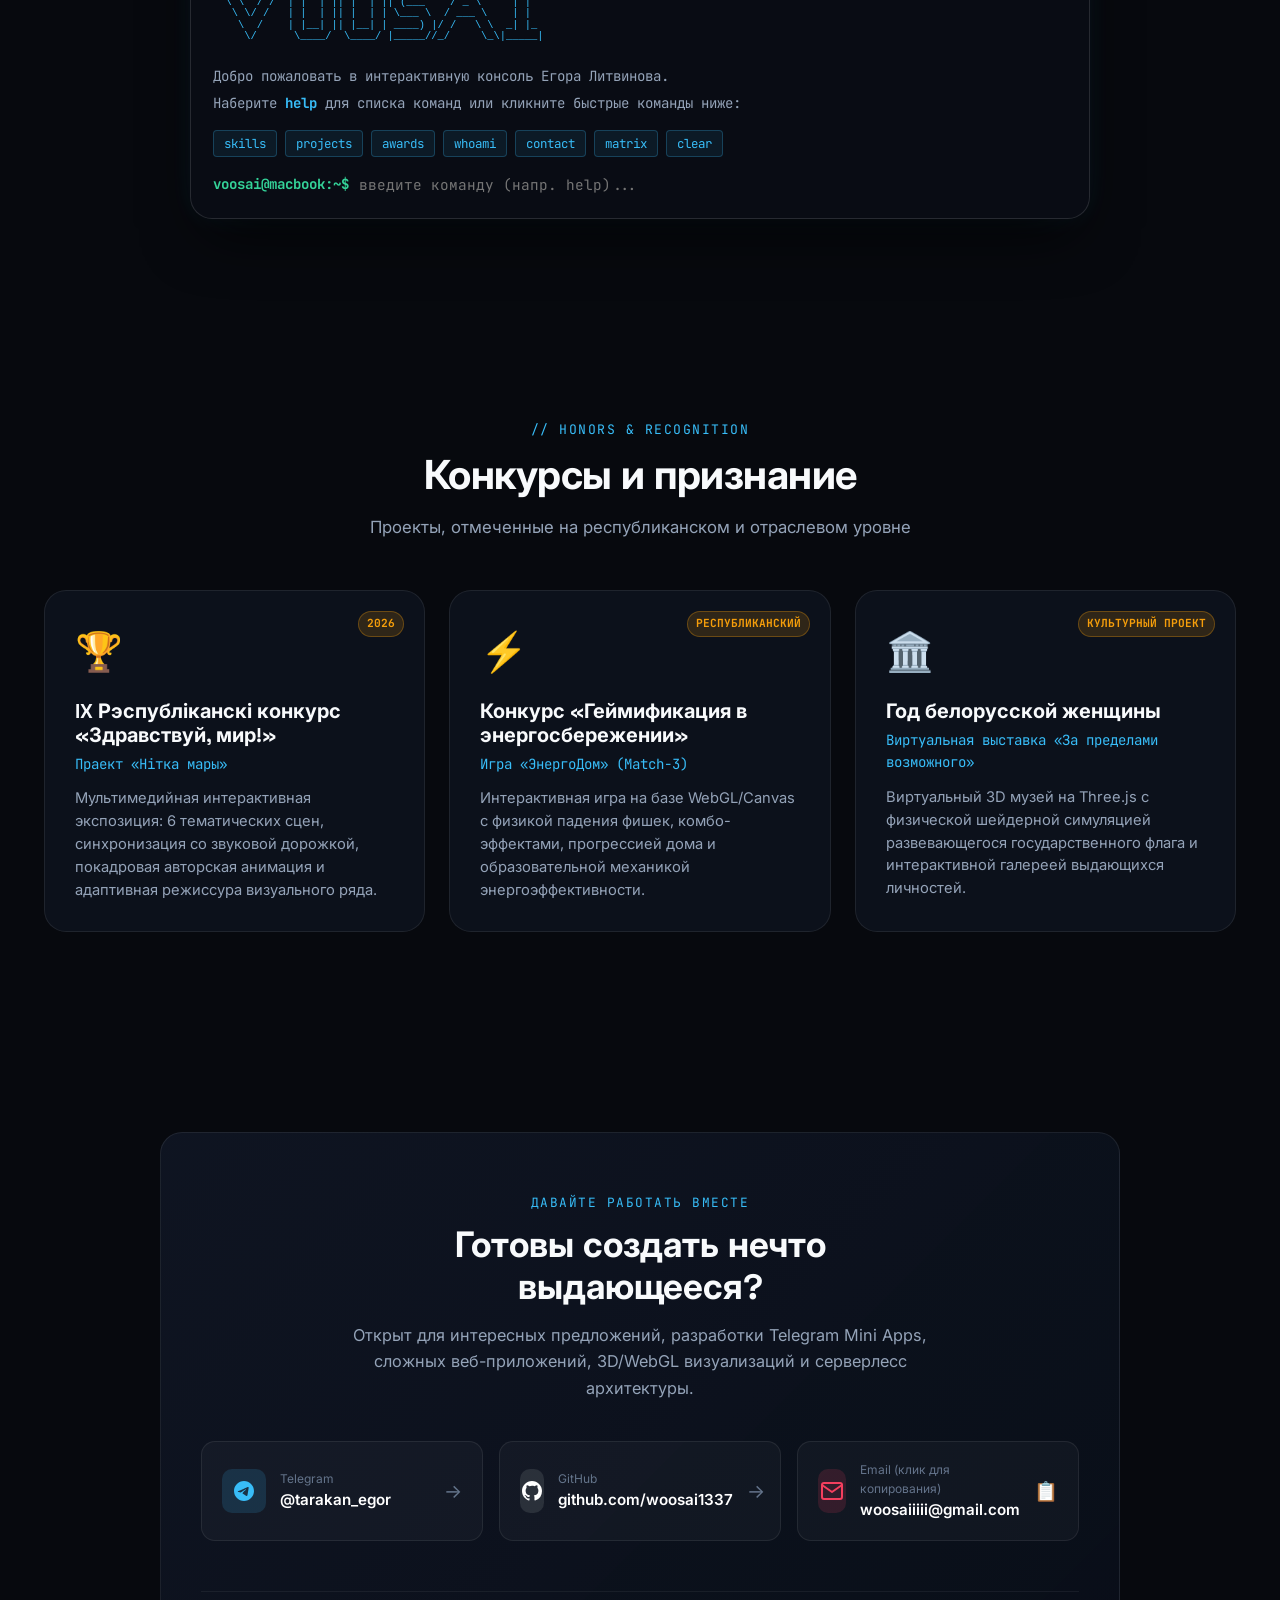
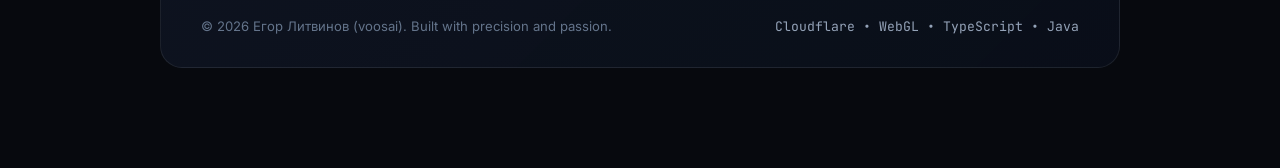
==== commit bc19a4ec: "fix: change terminal and nickname branding from woosai to voosai" ====
--- a/index.html
+++ b/index.html
@@ -3,7 +3,7 @@
 <head>
   <meta charset="UTF-8">
   <meta name="viewport" content="width=device-width, initial-scale=1.0, viewport-fit=cover">
-  <title>Егор Литвинов (woosai) — Портфолио & Инженерные проекты</title>
+  <title>Егор Литвинов (voosai) — Портфолио & Инженерные проекты</title>
   <meta name="description" content="Портфолио Егора Литвинова: Telegram Mini Apps, Serverless (Cloudflare), 3D WebGL / Three.js, GameDev, GLSL шейдеры, Fabric моды Minecraft и системные утилиты.">
   
   <!-- Favicon SVG -->
@@ -30,7 +30,7 @@
     <div class="nav-container">
       <a href="#hero" class="brand-logo">
         <span class="logo-bracket">[</span>
-        <span class="logo-name">woosai</span>
+        <span class="logo-name">voosai</span>
         <span class="logo-cursor">_</span>
         <span class="logo-bracket">]</span>
       </a>
@@ -251,7 +251,7 @@
             <span class="dot dot-yellow"></span>
             <span class="dot dot-green"></span>
           </div>
-          <div class="terminal-title">woosai@dev-macbook: ~ (zsh)</div>
+          <div class="terminal-title">voosai@dev-macbook: ~ (zsh)</div>
           <div class="terminal-status">LIVE</div>
         </div>
 
@@ -282,7 +282,7 @@
           <div id="terminal-output"></div>
 
           <form class="terminal-input-row" id="terminal-form">
-            <span class="term-prompt">woosai@macbook:~$</span>
+            <span class="term-prompt">voosai@macbook:~$</span>
             <input type="text" id="terminal-input" class="term-input" autocomplete="off" spellcheck="false" placeholder="введите команду (напр. help)...">
           </form>
         </div>
@@ -377,7 +377,7 @@
         </div>
 
         <div class="footer-bottom">
-          <div class="footer-copy">© 2026 Егор Литвинов (woosai). Built with precision and passion.</div>
+          <div class="footer-copy">© 2026 Егор Литвинов (voosai). Built with precision and passion.</div>
           <div class="footer-tech">Cloudflare • WebGL • TypeScript • Java</div>
         </div>
       </div>
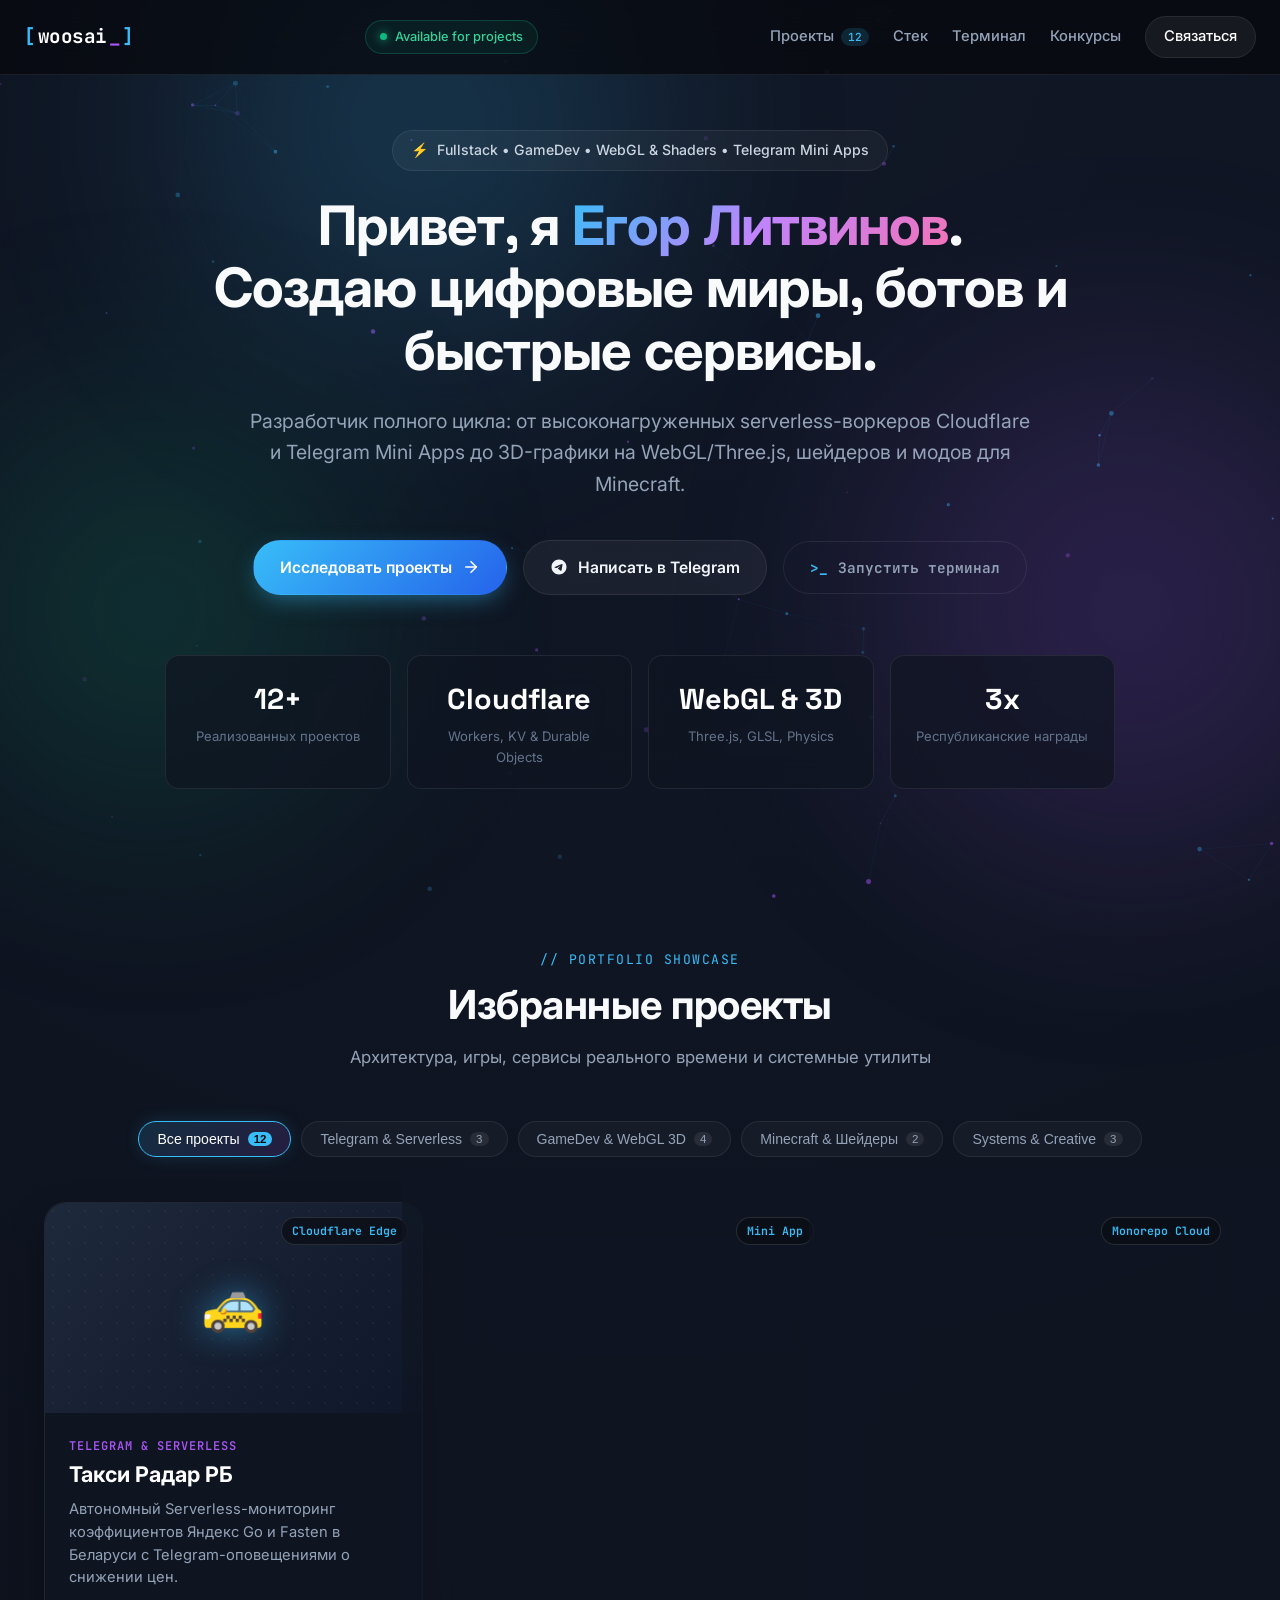
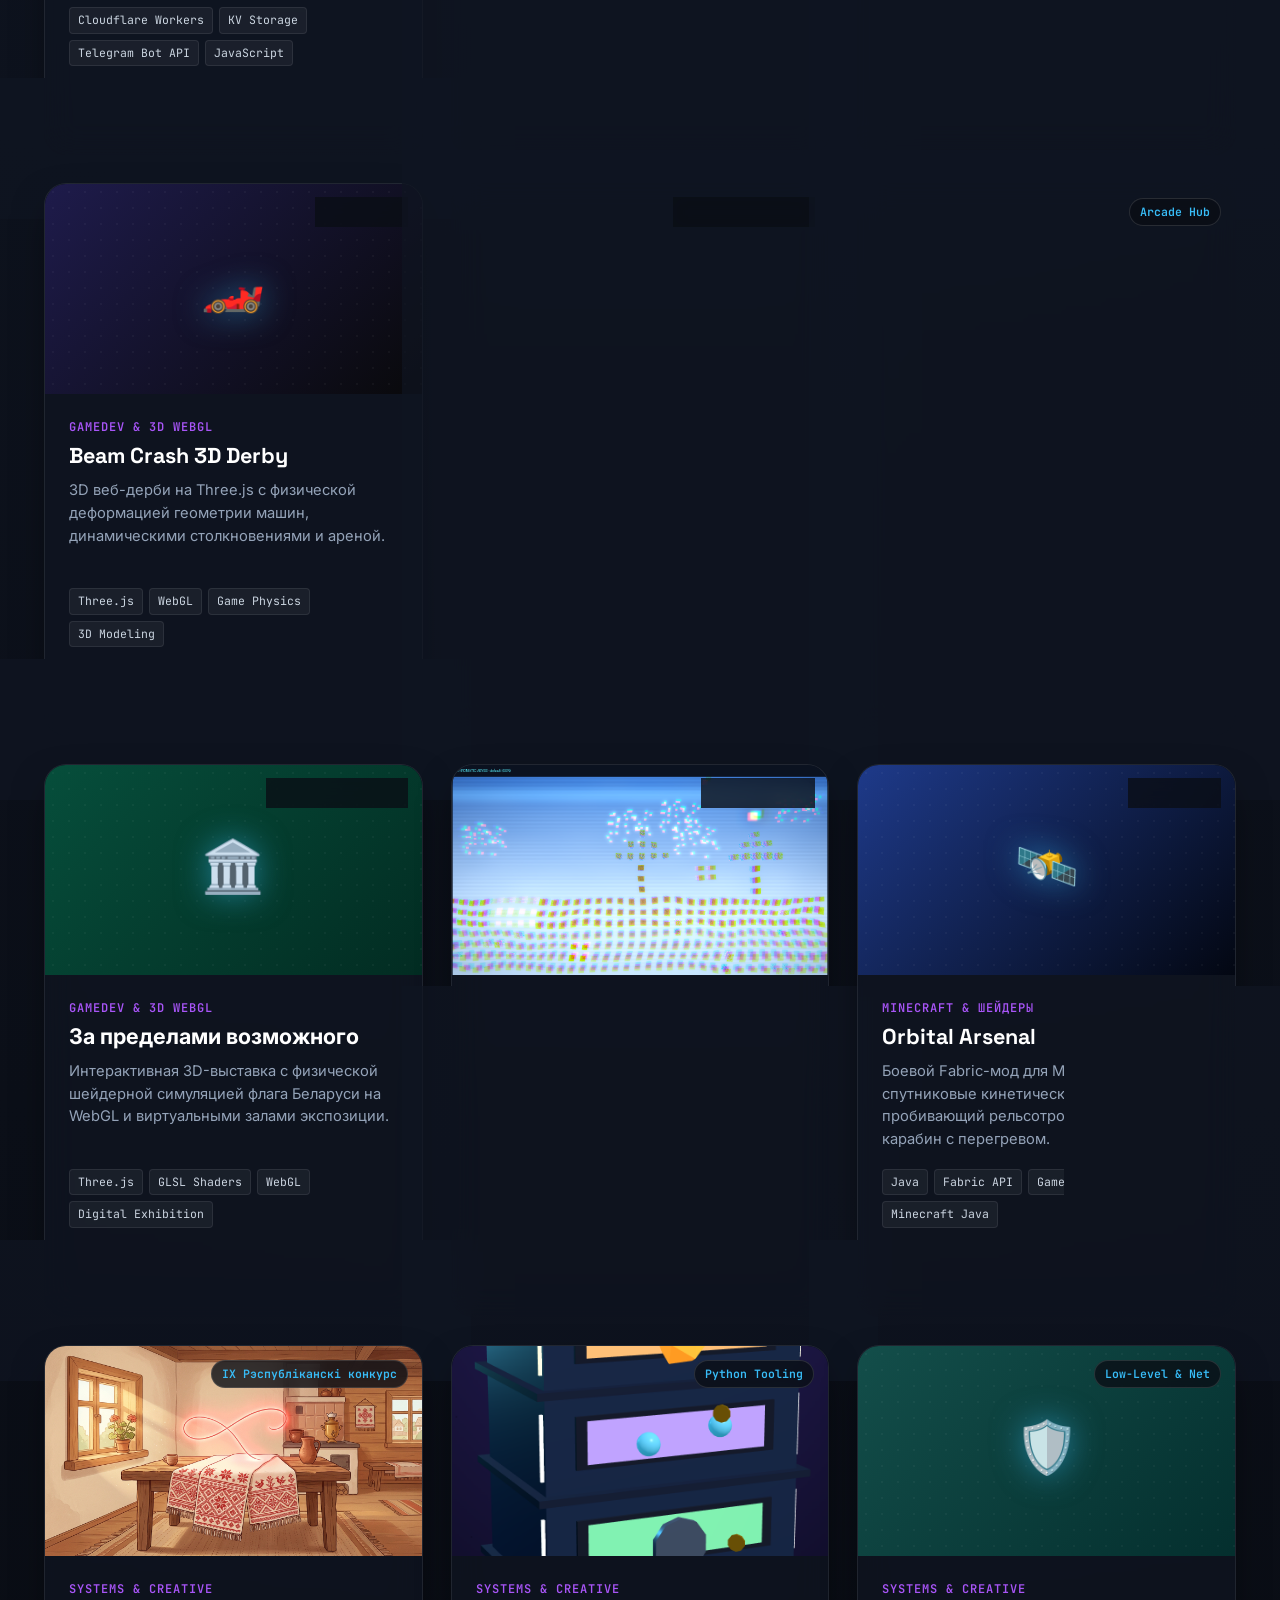
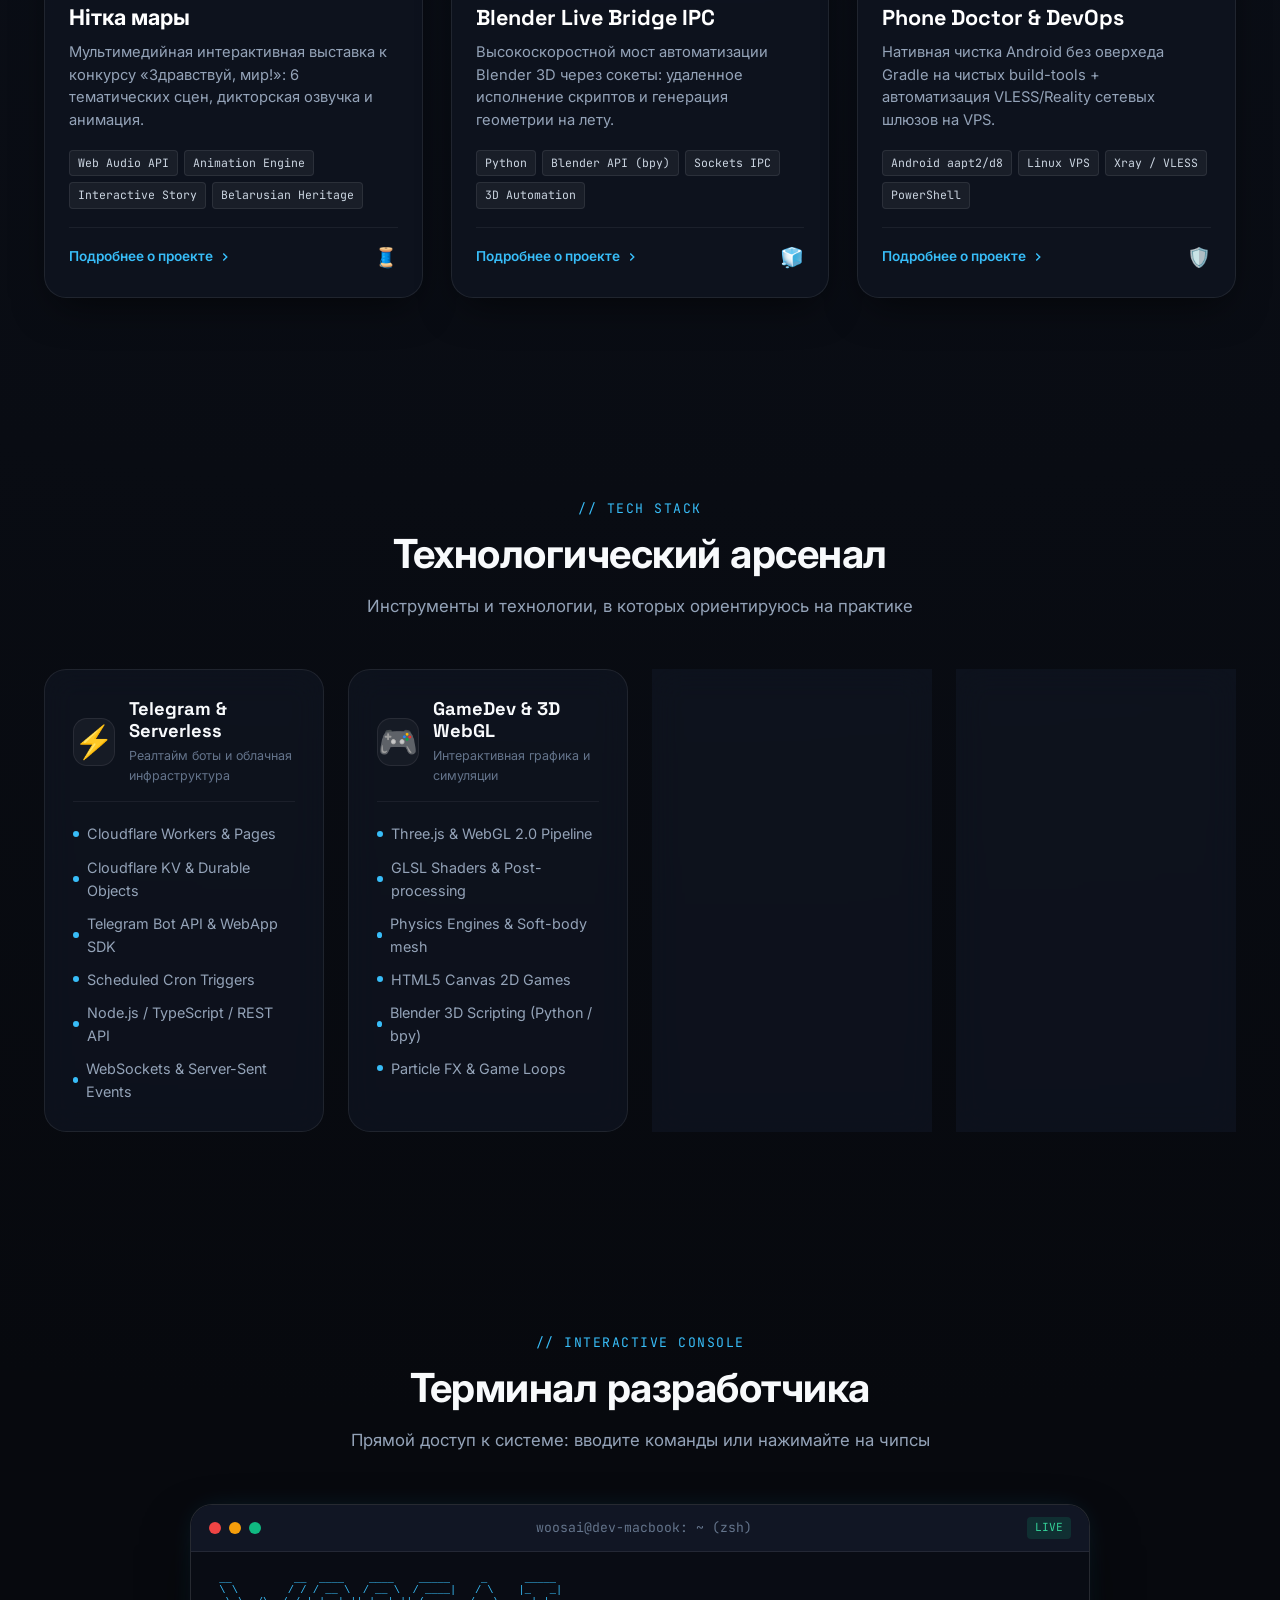
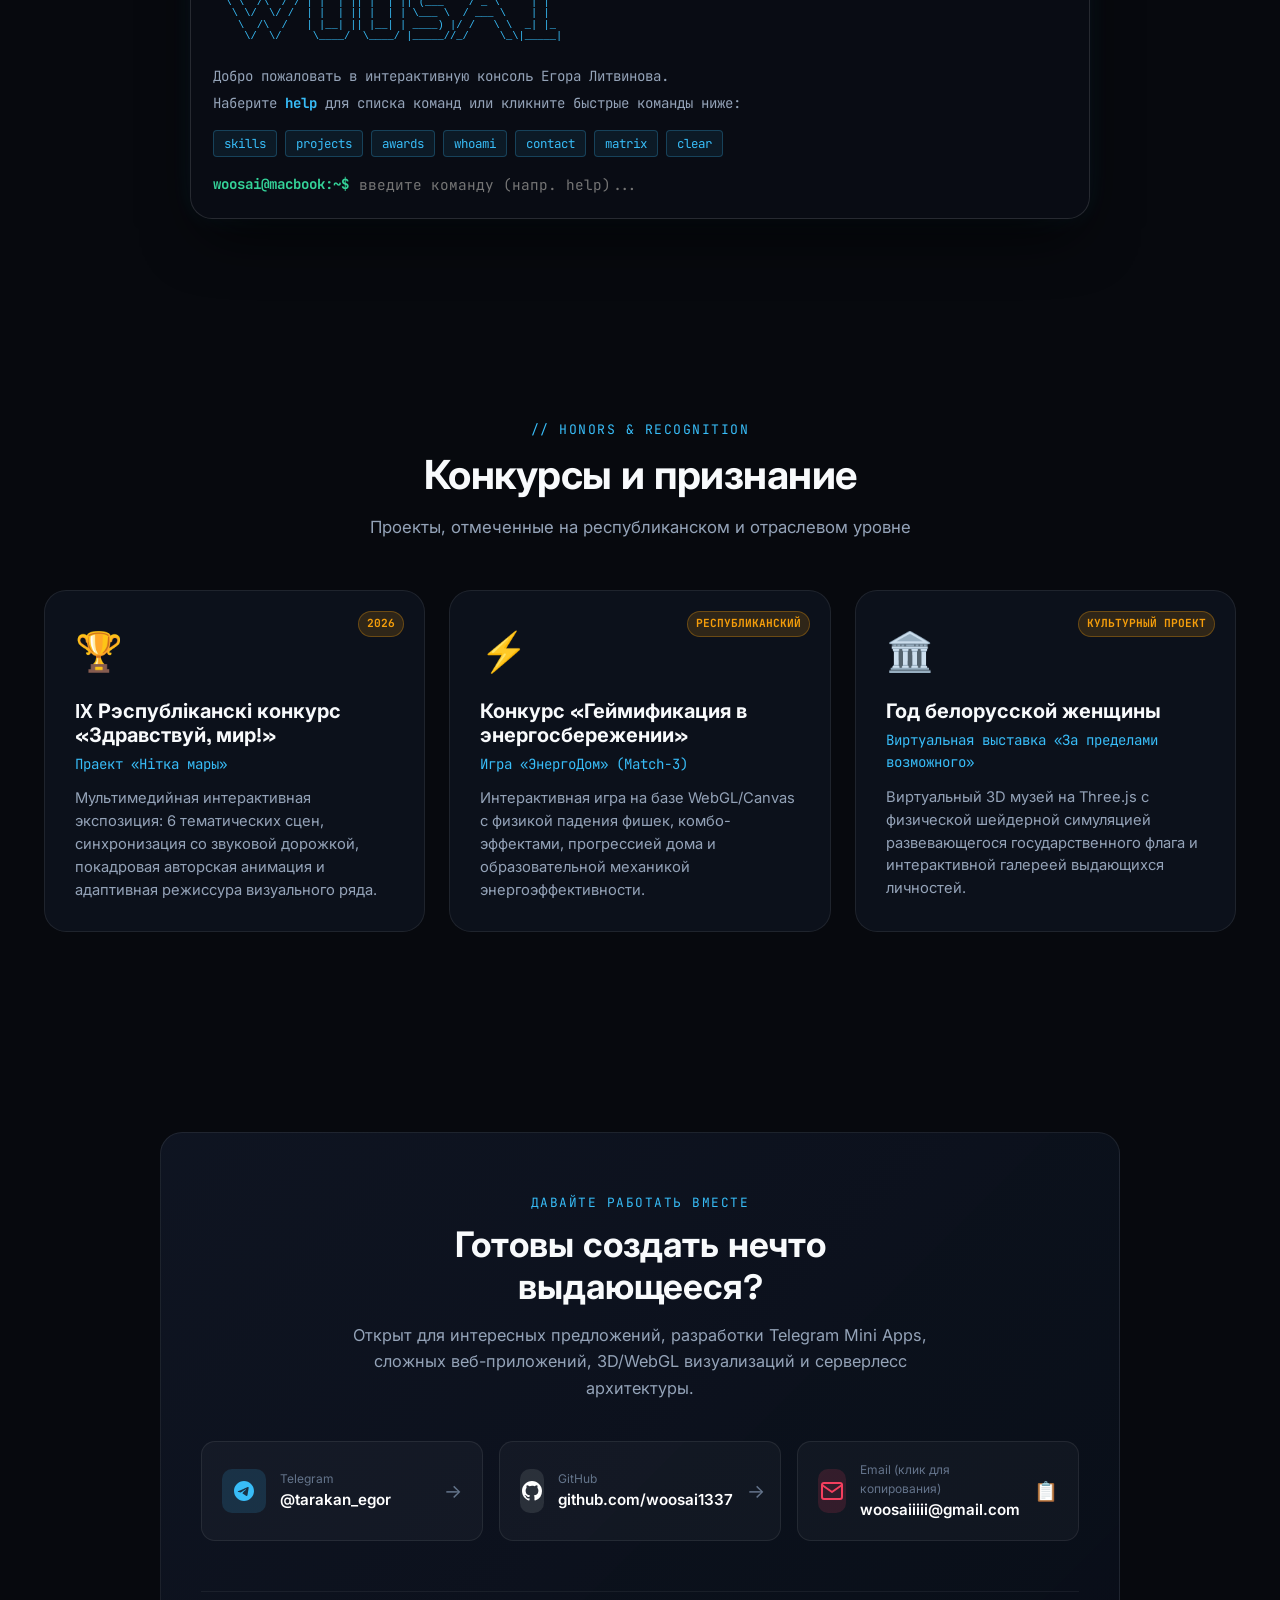
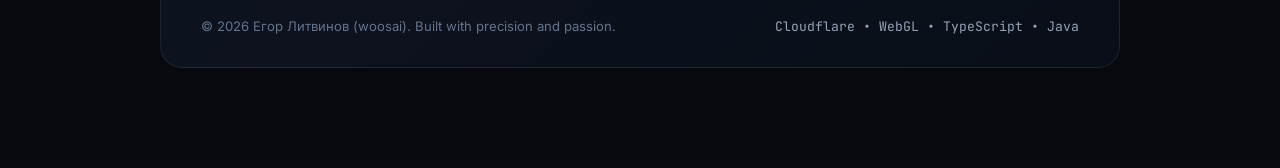
==== commit d4e6c550: "fix: use true WOOSAI with W in ASCII banner and maintain woosai username" ====
--- a/index.html
+++ b/index.html
@@ -3,7 +3,7 @@
 <head>
   <meta charset="UTF-8">
   <meta name="viewport" content="width=device-width, initial-scale=1.0, viewport-fit=cover">
-  <title>Егор Литвинов (voosai) — Портфолио & Инженерные проекты</title>
+  <title>Егор Литвинов (woosai) — Портфолио & Инженерные проекты</title>
   <meta name="description" content="Портфолио Егора Литвинова: Telegram Mini Apps, Serverless (Cloudflare), 3D WebGL / Three.js, GameDev, GLSL шейдеры, Fabric моды Minecraft и системные утилиты.">
   
   <!-- Favicon SVG -->
@@ -30,7 +30,7 @@
     <div class="nav-container">
       <a href="#hero" class="brand-logo">
         <span class="logo-bracket">[</span>
-        <span class="logo-name">voosai</span>
+        <span class="logo-name">woosai</span>
         <span class="logo-cursor">_</span>
         <span class="logo-bracket">]</span>
       </a>
@@ -251,19 +251,19 @@
             <span class="dot dot-yellow"></span>
             <span class="dot dot-green"></span>
           </div>
-          <div class="terminal-title">voosai@dev-macbook: ~ (zsh)</div>
+          <div class="terminal-title">woosai@dev-macbook: ~ (zsh)</div>
           <div class="terminal-status">LIVE</div>
         </div>
 
         <div class="terminal-body" id="terminal-body">
           <div class="terminal-line banner-line">
             <pre class="terminal-banner">
- __      __   ____    ____    _____     _      _____ 
- \ \    / /  / __ \  / __ \  / ____|   / \    |_   _|
-  \ \  / /  | |  | || |  | || (___    / _ \     | |  
-   \ \/ /   | |  | || |  | | \___ \  / ___ \    | |  
-    \  /    | |__| || |__| | ____) |/ /   \ \  _| |_ 
-     \/      \____/  \____/ |_____//_/     \_\|_____|
+ __          __  ____    ____    _____     _      _____ 
+ \ \        / / / __ \  / __ \  / ____|   / \    |_   _|
+  \ \  /\  / / | |  | || |  | || (___    / _ \     | |  
+   \ \/  \/ /  | |  | || |  | | \___ \  / ___ \    | |  
+    \  /\  /   | |__| || |__| | ____) |/ /   \ \  _| |_ 
+     \/  \/     \____/  \____/ |_____//_/     \_\|_____|
             </pre>
           </div>
           <div class="terminal-line system-msg">Добро пожаловать в интерактивную консоль Егора Литвинова.</div>
@@ -282,7 +282,7 @@
           <div id="terminal-output"></div>
 
           <form class="terminal-input-row" id="terminal-form">
-            <span class="term-prompt">voosai@macbook:~$</span>
+            <span class="term-prompt">woosai@macbook:~$</span>
             <input type="text" id="terminal-input" class="term-input" autocomplete="off" spellcheck="false" placeholder="введите команду (напр. help)...">
           </form>
         </div>
@@ -377,7 +377,7 @@
         </div>
 
         <div class="footer-bottom">
-          <div class="footer-copy">© 2026 Егор Литвинов (voosai). Built with precision and passion.</div>
+          <div class="footer-copy">© 2026 Егор Литвинов (woosai). Built with precision and passion.</div>
           <div class="footer-tech">Cloudflare • WebGL • TypeScript • Java</div>
         </div>
       </div>
